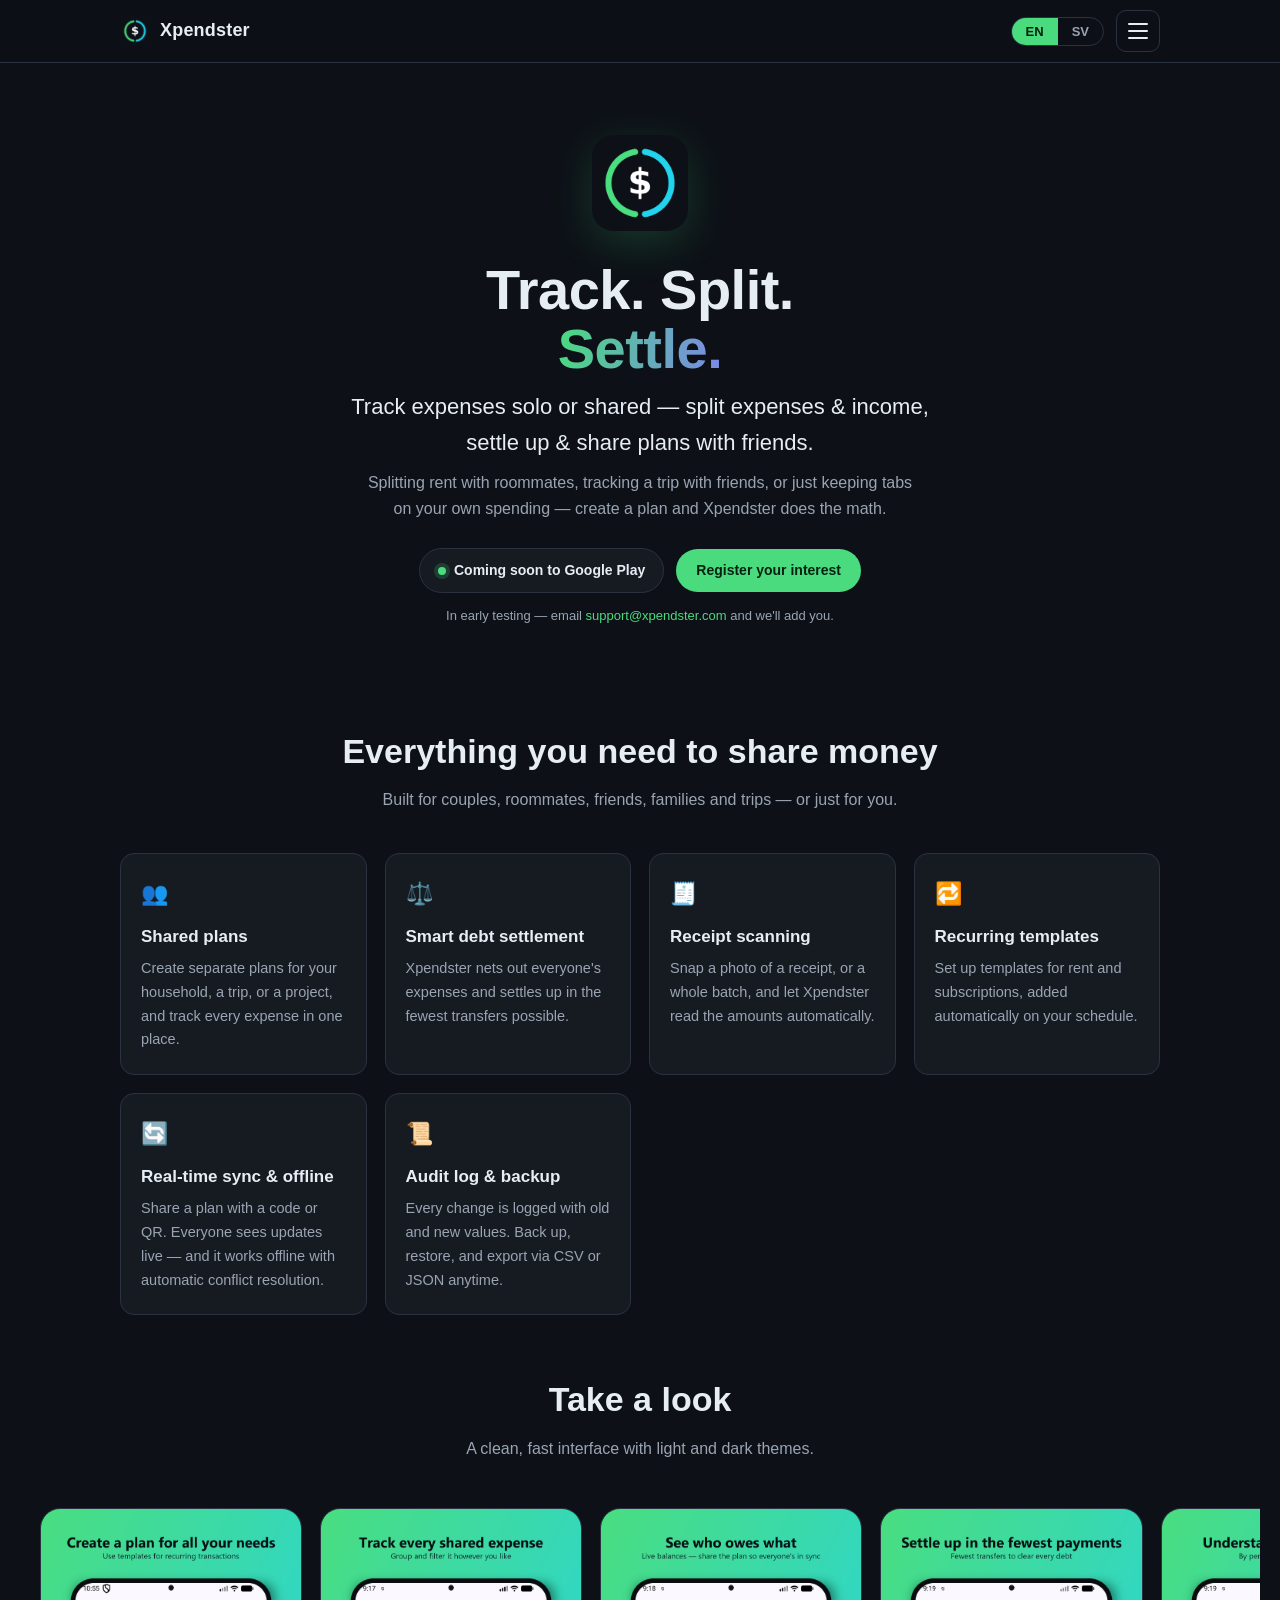
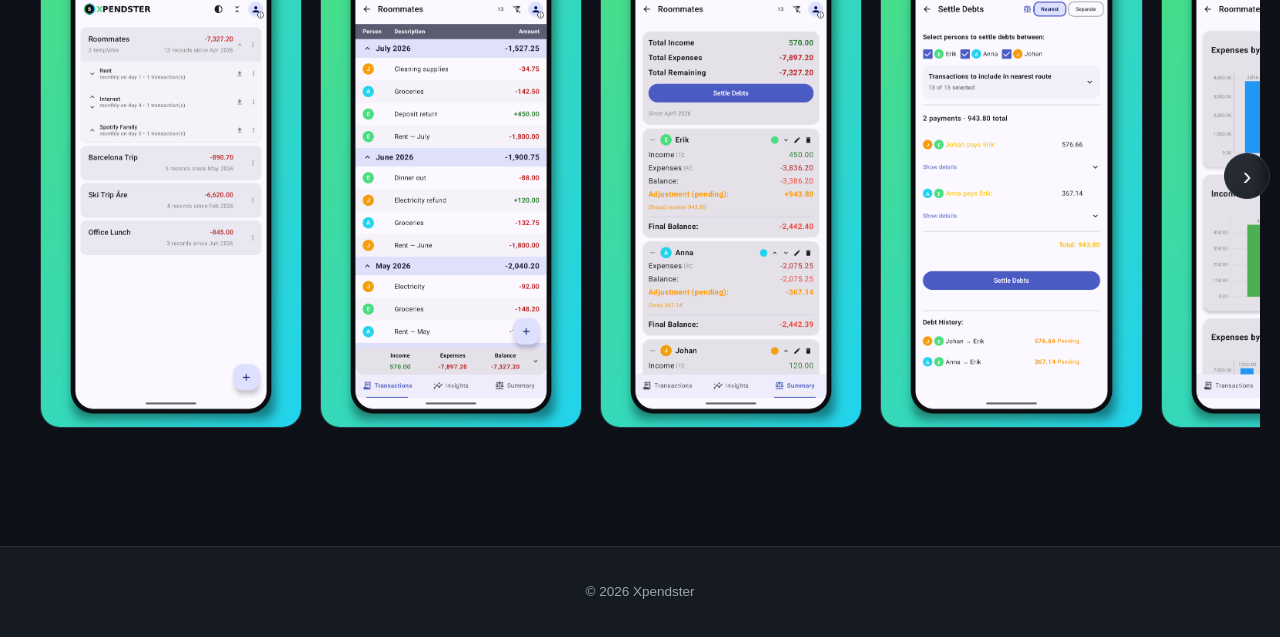
==== index.html @ 15866671 "Tagline: "split" -> "split expenses & income" (EN + SV) Co-Authored-By: Claude Opus 4.8 <noreply@ant" ====
<!DOCTYPE html>
<html lang="en">
<head>
    <meta charset="UTF-8">
    <meta name="viewport" content="width=device-width, initial-scale=1.0">
    <title>Xpendster — Track expenses solo or shared</title>
    <meta name="description" content="Xpendster makes money simple, whether you share it or not. Split expenses with roommates or friends, settle up in the fewest transfers, or just track your own spending.">
    <link rel="icon" type="image/png" href="assets/icon-512.png">
    <link rel="apple-touch-icon" href="assets/icon-512.png">

    <!-- Social preview -->
    <meta property="og:type" content="website">
    <meta property="og:url" content="https://xpendster.com/">
    <meta property="og:title" content="Xpendster — Track expenses solo or shared">
    <meta property="og:description" content="Split expenses, settle up in the fewest transfers, and share plans with friends — or just track your own spending.">
    <meta property="og:image" content="https://xpendster.com/assets/feature-graphic.png">
    <meta name="twitter:card" content="summary_large_image">
    <meta name="twitter:title" content="Xpendster — Track expenses solo or shared">
    <meta name="twitter:description" content="Split expenses, settle up in the fewest transfers, and share plans with friends.">
    <meta name="twitter:image" content="https://xpendster.com/assets/feature-graphic.png">

    <link rel="stylesheet" href="styles.css">
</head>
<body>
    <header class="topbar">
        <div class="wrap">
            <a class="brand" href="/"><img src="assets/icon-512.png" alt="Xpendster"><b>Xpendster</b></a>
            <div class="nav-right">
                <div class="lang" role="group" aria-label="Language">
                    <button type="button" data-set-lang="en">EN</button>
                    <button type="button" data-set-lang="sv">SV</button>
                </div>
                <button class="menu-btn" type="button" aria-label="Menu" aria-expanded="false"><span></span><span></span><span></span></button>
                <nav class="menu" id="menu">
                    <a href="/" data-lang="en">Home</a><a href="/" data-lang="sv">Hem</a>
                    <a href="privacy-policy.html" data-lang="en">Privacy Policy</a><a href="privacy-policy.html" data-lang="sv">Integritetspolicy</a>
                    <a href="account-deletion.html" data-lang="en">Account Deletion</a><a href="account-deletion.html" data-lang="sv">Radera konto</a>
                    <div class="sep"></div>
                    <a href="mailto:support@xpendster.com">support@xpendster.com</a>
                </nav>
            </div>
        </div>
    </header>

    <main>
        <!-- Hero -->
        <section class="hero">
            <div class="wrap">
                <img class="icon" src="assets/icon-512.png" alt="Xpendster icon">
                <h1 data-lang="en">Track. Split.<br><span class="grad">Settle.</span></h1>
                <h1 data-lang="sv">Logga. Dela.<br><span class="grad">Gör upp.</span></h1>

                <p class="tagline" data-lang="en">Track expenses solo or shared — split expenses &amp; income, settle up &amp; share plans with friends.</p>
                <p class="tagline" data-lang="sv">Logga utgifter själv eller ihop – dela utgifter och inkomster, gör upp och dela planer med vänner.</p>

                <p class="sub" data-lang="en">Splitting rent with roommates, tracking a trip with friends, or just keeping tabs on your own spending — create a plan and Xpendster does the math.</p>
                <p class="sub" data-lang="sv">Dela hyran med rumskompisar, håll koll på en resa med vänner, eller bara ha koll på dina egna utgifter – skapa en plan så räknar Xpendster ut resten.</p>

                <div class="hero-cta">
                    <span class="badge-soon"><span class="dot"></span><span data-lang="en">Coming soon to Google Play</span><span data-lang="sv">Kommer snart till Google Play</span></span>
                    <a class="cta-email" href="mailto:support@xpendster.com?subject=Xpendster%20early%20access&amp;body=Hi%2C%20I%27d%20like%20to%20try%20Xpendster%20early.">
                        <span data-lang="en">Register your interest</span>
                        <span data-lang="sv">Anmäl intresse</span>
                    </a>
                </div>
                <p class="cta-note" data-lang="en">In early testing — email <a href="mailto:support@xpendster.com">support@xpendster.com</a> and we'll add you.</p>
                <p class="cta-note" data-lang="sv">Under tidig testning – mejla <a href="mailto:support@xpendster.com">support@xpendster.com</a> så lägger vi till dig.</p>
            </div>
        </section>

        <!-- Features -->
        <section class="section">
            <div class="wrap">
                <h2 data-lang="en">Everything you need to share money</h2>
                <h2 data-lang="sv">Allt du behöver för att dela på pengar</h2>
                <p class="lead" data-lang="en">Built for couples, roommates, friends, families and trips — or just for you.</p>
                <p class="lead" data-lang="sv">Byggd för par, rumskompisar, vänner, familjer och resor – eller bara för dig.</p>

                <div class="features">
                    <div class="card">
                        <div class="ico">👥</div>
                        <h3 data-lang="en">Shared plans</h3><h3 data-lang="sv">Delade planer</h3>
                        <p data-lang="en">Create separate plans for your household, a trip, or a project, and track every expense in one place.</p>
                        <p data-lang="sv">Skapa separata planer för hushållet, en resa eller ett projekt och samla alla utgifter på ett ställe.</p>
                    </div>
                    <div class="card">
                        <div class="ico">⚖️</div>
                        <h3 data-lang="en">Smart debt settlement</h3><h3 data-lang="sv">Smart skuldreglering</h3>
                        <p data-lang="en">Xpendster nets out everyone's expenses and settles up in the fewest transfers possible.</p>
                        <p data-lang="sv">Xpendster nettoberäknar allas utgifter och gör upp med så få överföringar som möjligt.</p>
                    </div>
                    <div class="card">
                        <div class="ico">🧾</div>
                        <h3 data-lang="en">Receipt scanning</h3><h3 data-lang="sv">Kvittoskanning</h3>
                        <p data-lang="en">Snap a photo of a receipt, or a whole batch, and let Xpendster read the amounts automatically.</p>
                        <p data-lang="sv">Ta en bild på ett kvitto, eller flera på en gång, så läser Xpendster av beloppen automatiskt.</p>
                    </div>
                    <div class="card">
                        <div class="ico">🔁</div>
                        <h3 data-lang="en">Recurring templates</h3><h3 data-lang="sv">Återkommande mallar</h3>
                        <p data-lang="en">Set up templates for rent and subscriptions, added automatically on your schedule.</p>
                        <p data-lang="sv">Skapa mallar för hyra och prenumerationer som läggs till automatiskt enligt ditt schema.</p>
                    </div>
                    <div class="card">
                        <div class="ico">🔄</div>
                        <h3 data-lang="en">Real-time sync &amp; offline</h3><h3 data-lang="sv">Synk i realtid &amp; offline</h3>
                        <p data-lang="en">Share a plan with a code or QR. Everyone sees updates live — and it works offline with automatic conflict resolution.</p>
                        <p data-lang="sv">Dela en plan med kod eller QR. Alla ser uppdateringar direkt – och det fungerar offline med automatisk konflikthantering.</p>
                    </div>
                    <div class="card">
                        <div class="ico">📜</div>
                        <h3 data-lang="en">Audit log &amp; backup</h3><h3 data-lang="sv">Ändringslogg &amp; säkerhetskopiering</h3>
                        <p data-lang="en">Every change is logged with old and new values. Back up, restore, and export via CSV or JSON anytime.</p>
                        <p data-lang="sv">Varje ändring loggas med gamla och nya värden. Säkerhetskopiera, återställ och exportera via CSV eller JSON.</p>
                    </div>
                </div>
            </div>
        </section>

        <!-- Screenshots -->
        <section class="section" style="padding-top:0">
            <div class="wrap">
                <h2 data-lang="en">Take a look</h2>
                <h2 data-lang="sv">Ta en titt</h2>
                <p class="lead" data-lang="en">A clean, fast interface with light and dark themes.</p>
                <p class="lead" data-lang="sv">Ett rent, snabbt gränssnitt med ljust och mörkt tema.</p>
            </div>
            <div class="wrap carousel" style="max-width:100%">
                <button class="car-btn prev" type="button" aria-label="Previous screenshots">&lsaquo;</button>
                <div class="shots" id="shots">
                    <div class="shots-track">
                        <img src="assets/phone_1.png" alt="Xpendster home screen" loading="lazy">
                        <img src="assets/phone_2.png" alt="Xpendster transactions" loading="lazy">
                        <img src="assets/phone_3.png" alt="Xpendster summary — who owes what" loading="lazy">
                        <img src="assets/phone_4.png" alt="Xpendster settle up" loading="lazy">
                        <img src="assets/phone_5.png" alt="Xpendster insights" loading="lazy">
                        <img src="assets/phone_6.png" alt="Xpendster audit log" loading="lazy">
                    </div>
                </div>
                <button class="car-btn next" type="button" aria-label="Next screenshots">&rsaquo;</button>
            </div>
        </section>
    </main>

    <!-- Lightbox -->
    <div class="lightbox" id="lightbox" role="dialog" aria-modal="true" aria-label="Screenshot viewer">
        <button class="lb-btn lb-close" type="button" aria-label="Close">&times;</button>
        <button class="lb-btn lb-nav lb-prev" type="button" aria-label="Previous">&lsaquo;</button>
        <img id="lb-img" src="" alt="">
        <button class="lb-btn lb-nav lb-next" type="button" aria-label="Next">&rsaquo;</button>
    </div>

    <footer>
        <div class="wrap" style="justify-content:center">
            <span class="copy">© <span id="yr">2026</span> Xpendster</span>
        </div>
    </footer>

    <script>
        (function () {
            var buttons = document.querySelectorAll('[data-set-lang]');
            function apply(lang) {
                document.documentElement.lang = lang;
                buttons.forEach(function (b) { b.classList.toggle('active', b.dataset.setLang === lang); });
                try { localStorage.setItem('xp-lang', lang); } catch (e) {}
            }
            buttons.forEach(function (b) {
                b.addEventListener('click', function () { apply(b.dataset.setLang); });
            });
            var saved = 'en';
            try { saved = localStorage.getItem('xp-lang') || (navigator.language || '').slice(0, 2); } catch (e) {}
            apply(saved === 'sv' ? 'sv' : 'en');
            var yr = document.getElementById('yr');
            if (yr) yr.textContent = new Date().getFullYear();

            /* ---- Screenshot carousel ---- */
            var shots = document.getElementById('shots');
            var prevBtn = document.querySelector('.car-btn.prev');
            var nextBtn = document.querySelector('.car-btn.next');
            var imgs = Array.prototype.slice.call(document.querySelectorAll('.shots-track img'));

            function step() {
                var first = shots.querySelector('img');
                return first ? first.getBoundingClientRect().width + 18 : 300;
            }
            function updateArrows() {
                var noOverflow = shots.scrollWidth <= shots.clientWidth + 2;
                prevBtn.disabled = noOverflow || shots.scrollLeft <= 2;
                nextBtn.disabled = noOverflow || shots.scrollLeft + shots.clientWidth >= shots.scrollWidth - 2;
            }
            prevBtn.addEventListener('click', function () { shots.scrollBy({ left: -step(), behavior: 'smooth' }); });
            nextBtn.addEventListener('click', function () { shots.scrollBy({ left: step(), behavior: 'smooth' }); });
            shots.addEventListener('scroll', updateArrows, { passive: true });
            window.addEventListener('resize', updateArrows);
            updateArrows();

            /* ---- Lightbox (click to zoom) ---- */
            var lb = document.getElementById('lightbox');
            var lbImg = document.getElementById('lb-img');
            var idx = 0;
            function show(i) {
                idx = (i + imgs.length) % imgs.length;
                lbImg.src = imgs[idx].src;
                lbImg.alt = imgs[idx].alt || '';
            }
            function openLb(i) { show(i); lb.classList.add('open'); document.body.classList.add('no-scroll'); }
            function closeLb() { lb.classList.remove('open'); document.body.classList.remove('no-scroll'); }
            imgs.forEach(function (im, i) { im.addEventListener('click', function () { openLb(i); }); });
            lb.querySelector('.lb-close').addEventListener('click', closeLb);
            lb.querySelector('.lb-prev').addEventListener('click', function (e) { e.stopPropagation(); show(idx - 1); });
            lb.querySelector('.lb-next').addEventListener('click', function (e) { e.stopPropagation(); show(idx + 1); });
            lb.addEventListener('click', function (e) { if (e.target === lb) closeLb(); });
            document.addEventListener('keydown', function (e) {
                if (!lb.classList.contains('open')) return;
                if (e.key === 'Escape') closeLb();
                else if (e.key === 'ArrowLeft') show(idx - 1);
                else if (e.key === 'ArrowRight') show(idx + 1);
            });
        })();
    </script>
    <script src="menu.js"></script>
</body>
</html>
---- styles.css ----
/* Xpendster public site — shared brand styles
   Palette derived from the app: navy #0D1117, coin green #49DB7E,
   app-primary indigo #4A5BC4. */

:root {
    --navy: #0D1117;
    --navy-2: #161B22;
    --surface: #1C2230;
    --border: #2A3140;
    --text: #E6EDF3;
    --muted: #9AA4B2;
    --green: #49DB7E;
    --green-dim: #2FB862;
    --indigo: #7C88E8;
    --indigo-deep: #4A5BC4;
    --max: 1080px;
    --radius: 14px;
    --font: -apple-system, BlinkMacSystemFont, 'Segoe UI', Roboto, Oxygen, Ubuntu, Cantarell, sans-serif;
}

* { box-sizing: border-box; }

html { scroll-behavior: smooth; }

body {
    margin: 0;
    font-family: var(--font);
    line-height: 1.65;
    color: var(--text);
    background: var(--navy);
    -webkit-font-smoothing: antialiased;
}

a { color: var(--green); text-decoration: none; }
a:hover { text-decoration: underline; }

.wrap { width: 100%; max-width: var(--max); margin: 0 auto; padding: 0 20px; }

/* ---------- Top bar ---------- */
.topbar {
    position: sticky; top: 0; z-index: 20;
    background: rgba(13, 17, 23, 0.85);
    backdrop-filter: saturate(140%) blur(10px);
    border-bottom: 1px solid var(--border);
}
.topbar .wrap { display: flex; align-items: center; justify-content: space-between; height: 62px; }
.brand { display: flex; align-items: center; gap: 10px; font-weight: 700; font-size: 18px; color: var(--text); }
.brand:hover { text-decoration: none; }
.brand img { width: 30px; height: 30px; border-radius: 8px; }
.brand b { letter-spacing: .2px; }

/* Language toggle */
.lang { display: inline-flex; border: 1px solid var(--border); border-radius: 999px; overflow: hidden; }
.lang button {
    background: transparent; color: var(--muted); border: 0; cursor: pointer;
    font: 600 13px var(--font); padding: 6px 14px;
}
.lang button.active { background: var(--green); color: #06210F; }

/* Right-side controls + hamburger menu */
.nav-right { position: relative; display: flex; align-items: center; gap: 12px; }

.menu-btn {
    display: inline-flex; flex-direction: column; justify-content: center; gap: 5px;
    width: 44px; height: 42px; padding: 0 11px; cursor: pointer;
    border: 1px solid var(--border); border-radius: 10px; background: transparent;
}
.menu-btn span { display: block; height: 2px; width: 100%; background: var(--text); border-radius: 2px; transition: transform .25s, opacity .2s, background .15s; }
.menu-btn:hover span { background: var(--green); }
.menu-btn.open span:nth-child(1) { transform: translateY(7px) rotate(45deg); }
.menu-btn.open span:nth-child(2) { opacity: 0; }
.menu-btn.open span:nth-child(3) { transform: translateY(-7px) rotate(-45deg); }

.menu {
    position: absolute; top: calc(100% + 16px); right: 0; z-index: 40;
    min-width: 230px; padding: 8px; display: flex; flex-direction: column;
    background: var(--surface); border: 1px solid var(--border); border-radius: 14px;
    box-shadow: 0 16px 44px rgba(0, 0, 0, .5);
    opacity: 0; visibility: hidden; transform: translateY(-6px);
    transition: opacity .18s ease, transform .18s ease, visibility .18s;
}
.menu.open { opacity: 1; visibility: visible; transform: translateY(0); }
.menu a { color: var(--text); padding: 11px 14px; border-radius: 9px; font-size: 15px; font-weight: 500; }
.menu a:hover { background: var(--navy-2); color: var(--green); text-decoration: none; }
.menu .sep { height: 1px; background: var(--border); margin: 6px 8px; }

/* ---------- Hero ---------- */
.hero { text-align: center; padding: 72px 0 40px; }
.hero .icon { width: 96px; height: 96px; border-radius: 22px; box-shadow: 0 12px 40px rgba(73, 219, 126, .18); }
.hero h1 { font-size: clamp(34px, 6vw, 56px); line-height: 1.05; margin: 22px 0 10px; letter-spacing: -.5px; }
.hero .tagline { font-size: clamp(17px, 2.6vw, 22px); color: var(--text); margin: 0 auto 8px; max-width: 620px; }
.hero .sub { color: var(--muted); max-width: 560px; margin: 0 auto 26px; }
.grad { background: linear-gradient(100deg, var(--green), var(--indigo)); -webkit-background-clip: text; background-clip: text; color: transparent; }

.badge-soon {
    display: inline-flex; align-items: center; gap: 8px;
    border: 1px solid var(--border); background: var(--navy-2);
    color: var(--text); border-radius: 999px; padding: 10px 18px; font-weight: 600; font-size: 14px;
}
.badge-soon .dot { width: 8px; height: 8px; border-radius: 50%; background: var(--green); box-shadow: 0 0 0 4px rgba(73,219,126,.18); }

.hero-cta { display: flex; flex-wrap: wrap; justify-content: center; align-items: center; gap: 12px; }
.cta-email {
    display: inline-flex; align-items: center; gap: 8px;
    background: var(--green); color: #06210F;
    border-radius: 999px; padding: 10px 20px; font-weight: 700; font-size: 14px;
    text-decoration: none; transition: transform .12s ease, filter .12s ease;
}
.cta-email:hover { filter: brightness(1.06); transform: translateY(-1px); }
.cta-note { margin: 12px 0 0; color: var(--muted); font-size: 13px; }
.cta-note a { color: var(--green); }

/* ---------- Features ---------- */
.section { padding: 56px 0; }
.section h2 { text-align: center; font-size: clamp(24px, 4vw, 34px); margin: 0 0 8px; }
.section .lead { text-align: center; color: var(--muted); max-width: 620px; margin: 0 auto 40px; }

.features { display: grid; grid-template-columns: repeat(auto-fit, minmax(240px, 1fr)); gap: 18px; }
.card {
    background: var(--navy-2); border: 1px solid var(--border); border-radius: var(--radius);
    padding: 22px 20px; transition: border-color .2s, transform .2s;
}
.card:hover { border-color: var(--green-dim); transform: translateY(-2px); }
.card .ico { font-size: 22px; margin-bottom: 10px; }
.card h3 { margin: 0 0 6px; font-size: 17px; }
.card p { margin: 0; color: var(--muted); font-size: 14.5px; }

/* ---------- Screenshots ---------- */
.shots { overflow-x: auto; padding: 6px 20px 22px; scroll-snap-type: x mandatory; }
.shots-track { display: flex; gap: 18px; width: fit-content; margin: 0 auto; }
.shots::-webkit-scrollbar { height: 8px; }
.shots::-webkit-scrollbar-thumb { background: var(--border); border-radius: 999px; }
.shots img {
    height: 520px; width: auto; flex: 0 0 auto; border-radius: 20px; border: 1px solid var(--border);
    scroll-snap-align: center; background: var(--navy-2); cursor: zoom-in;
}

/* Carousel controls */
.carousel { position: relative; }
.car-btn {
    position: absolute; top: 50%; transform: translateY(-50%); z-index: 5;
    width: 46px; height: 46px; border-radius: 50%; cursor: pointer;
    border: 1px solid var(--border); background: rgba(22, 27, 34, .92); color: var(--text);
    font-size: 26px; line-height: 1; display: flex; align-items: center; justify-content: center;
    transition: background .15s, border-color .15s, opacity .15s;
    backdrop-filter: blur(6px);
}
.car-btn:hover { background: var(--green); color: #06210F; border-color: var(--green); }
.car-btn:disabled { opacity: 0; pointer-events: none; }
.car-btn.prev { left: 10px; }
.car-btn.next { right: 10px; }

/* Lightbox (click to zoom) */
.lightbox {
    position: fixed; inset: 0; z-index: 100; display: flex; align-items: center; justify-content: center;
    background: rgba(6, 9, 13, .92); backdrop-filter: blur(4px); padding: 24px;
    opacity: 0; visibility: hidden; transition: opacity .2s;
}
.lightbox.open { opacity: 1; visibility: visible; }
.lightbox img { max-width: 92vw; max-height: 90vh; border-radius: 18px; border: 1px solid var(--border); box-shadow: 0 20px 60px rgba(0,0,0,.5); }
.lb-btn {
    position: absolute; background: rgba(22, 27, 34, .9); color: var(--text); border: 1px solid var(--border);
    cursor: pointer; display: flex; align-items: center; justify-content: center; transition: background .15s, color .15s;
}
.lb-btn:hover { background: var(--green); color: #06210F; border-color: var(--green); }
.lb-close { top: 18px; right: 18px; width: 44px; height: 44px; border-radius: 50%; font-size: 24px; }
.lb-nav { top: 50%; transform: translateY(-50%); width: 52px; height: 52px; border-radius: 50%; font-size: 30px; }
.lb-prev { left: 18px; }
.lb-next { right: 18px; }
body.no-scroll { overflow: hidden; }

/* ---------- Footer ---------- */
footer { border-top: 1px solid var(--border); background: var(--navy-2); padding: 34px 0; margin-top: 40px; }
footer .wrap { display: flex; flex-wrap: wrap; gap: 16px 28px; align-items: center; justify-content: space-between; }
footer nav { display: flex; flex-wrap: wrap; gap: 18px; }
footer nav a { color: var(--muted); font-size: 14.5px; }
footer nav a:hover { color: var(--green); }
footer .copy { color: var(--muted); font-size: 13.5px; }

/* ---------- Language visibility ---------- */
[data-lang] { display: none; }
html[lang="en"] [data-lang="en"], html[lang="sv"] [data-lang="sv"] { display: revert; }
/* inline variants keep inline flow */
span[data-lang], a[data-lang], b[data-lang], strong[data-lang] { }
html[lang="en"] span[data-lang="en"], html[lang="sv"] span[data-lang="sv"] { display: inline; }

/* ---------- Legal pages (light, readable card) ---------- */
.legal { padding: 40px 0 60px; }
.legal .paper {
    background: #FBFCFE; color: #1B2230; border-radius: var(--radius);
    padding: 40px clamp(20px, 5vw, 56px); max-width: 860px; margin: 0 auto;
    border: 1px solid var(--border);
}
.legal .paper h1 { color: var(--navy); border-bottom: 3px solid var(--green); padding-bottom: 10px; margin-top: 0; }
.legal .paper h2 { color: var(--indigo-deep); margin-top: 32px; }
.legal .paper h3 { color: #33405A; margin-top: 20px; }
.legal .paper a { color: var(--indigo-deep); }
.legal .paper a:hover { color: var(--green-dim); }
.legal .last-updated { color: #6B7688; font-style: italic; margin-bottom: 26px; }
.legal .paper ol, .legal .paper ul { margin-left: 20px; }
.legal .contact-info { background: #EFF3FA; padding: 16px; border-radius: 10px; margin: 18px 0; }
.legal .highlight { background: #FFF6DA; padding: 12px 14px; border-left: 4px solid #F0C33C; border-radius: 6px; margin: 16px 0; }
.legal .steps { background: #EDF7F0; padding: 16px 16px 16px 36px; border-radius: 10px; margin: 16px 0; }
.legal .steps li { margin-bottom: 8px; }

@media (max-width: 640px) {
    .hero { padding: 48px 0 28px; }
    .shots img { height: 440px; }
    footer .wrap { flex-direction: column; align-items: flex-start; }
}
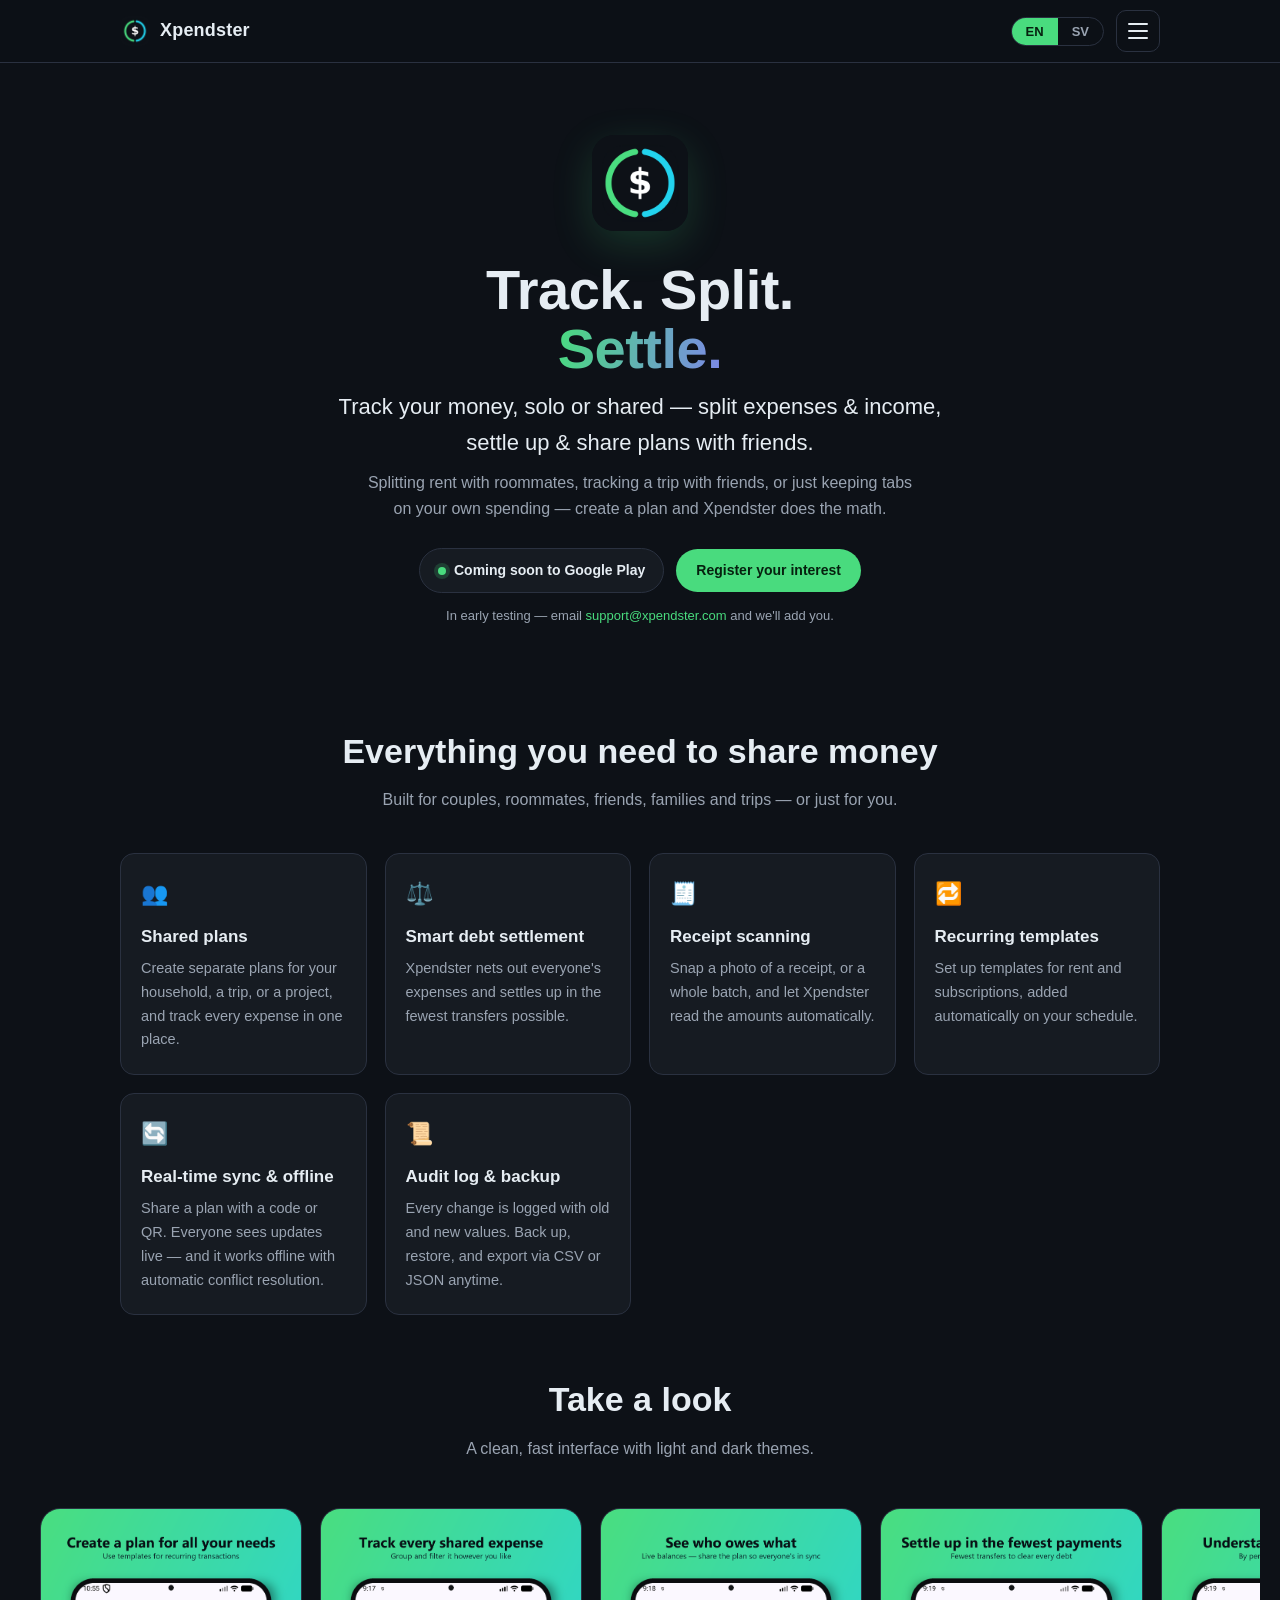
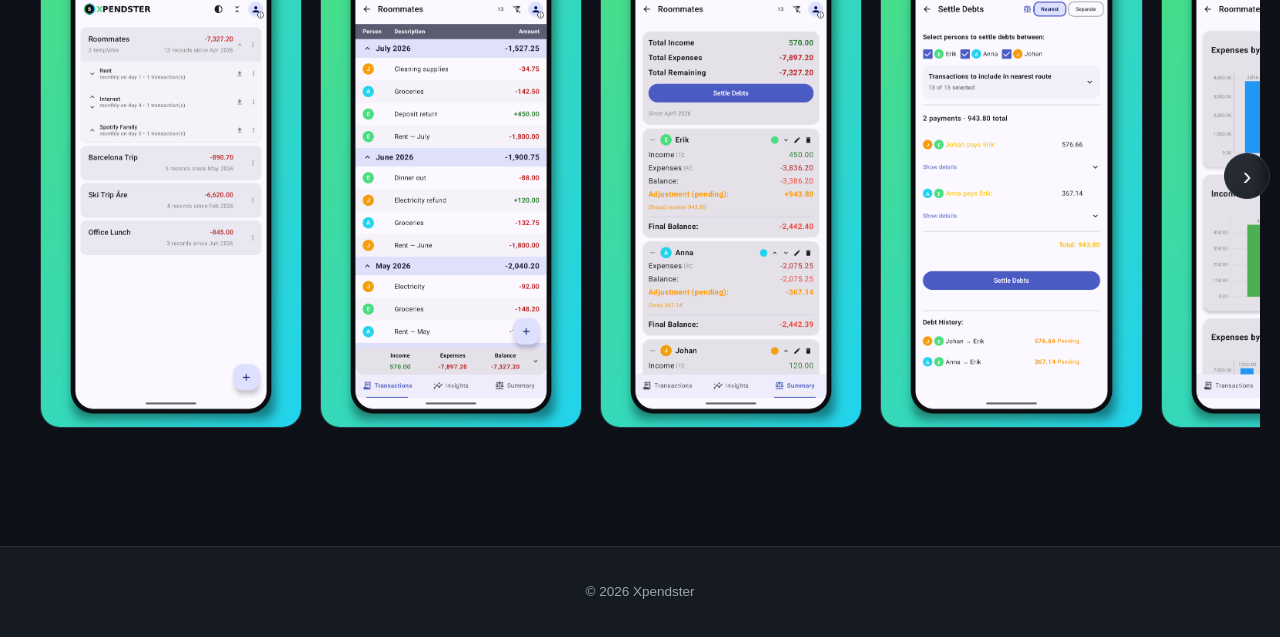
==== commit 51ff13e4: "Tagline: lead with "Track your money" to avoid repeating "expenses" Co-Authored-By: Claude Opus 4.8 " ====
--- a/index.html
+++ b/index.html
@@ -50,8 +50,8 @@
                 <h1 data-lang="en">Track. Split.<br><span class="grad">Settle.</span></h1>
                 <h1 data-lang="sv">Logga. Dela.<br><span class="grad">Gör upp.</span></h1>
 
-                <p class="tagline" data-lang="en">Track expenses solo or shared — split expenses &amp; income, settle up &amp; share plans with friends.</p>
-                <p class="tagline" data-lang="sv">Logga utgifter själv eller ihop – dela utgifter och inkomster, gör upp och dela planer med vänner.</p>
+                <p class="tagline" data-lang="en">Track your money, solo or shared — split expenses &amp; income, settle up &amp; share plans with friends.</p>
+                <p class="tagline" data-lang="sv">Håll koll på ekonomin, själv eller ihop – dela utgifter och inkomster, gör upp och dela planer med vänner.</p>
 
                 <p class="sub" data-lang="en">Splitting rent with roommates, tracking a trip with friends, or just keeping tabs on your own spending — create a plan and Xpendster does the math.</p>
                 <p class="sub" data-lang="sv">Dela hyran med rumskompisar, håll koll på en resa med vänner, eller bara ha koll på dina egna utgifter – skapa en plan så räknar Xpendster ut resten.</p>
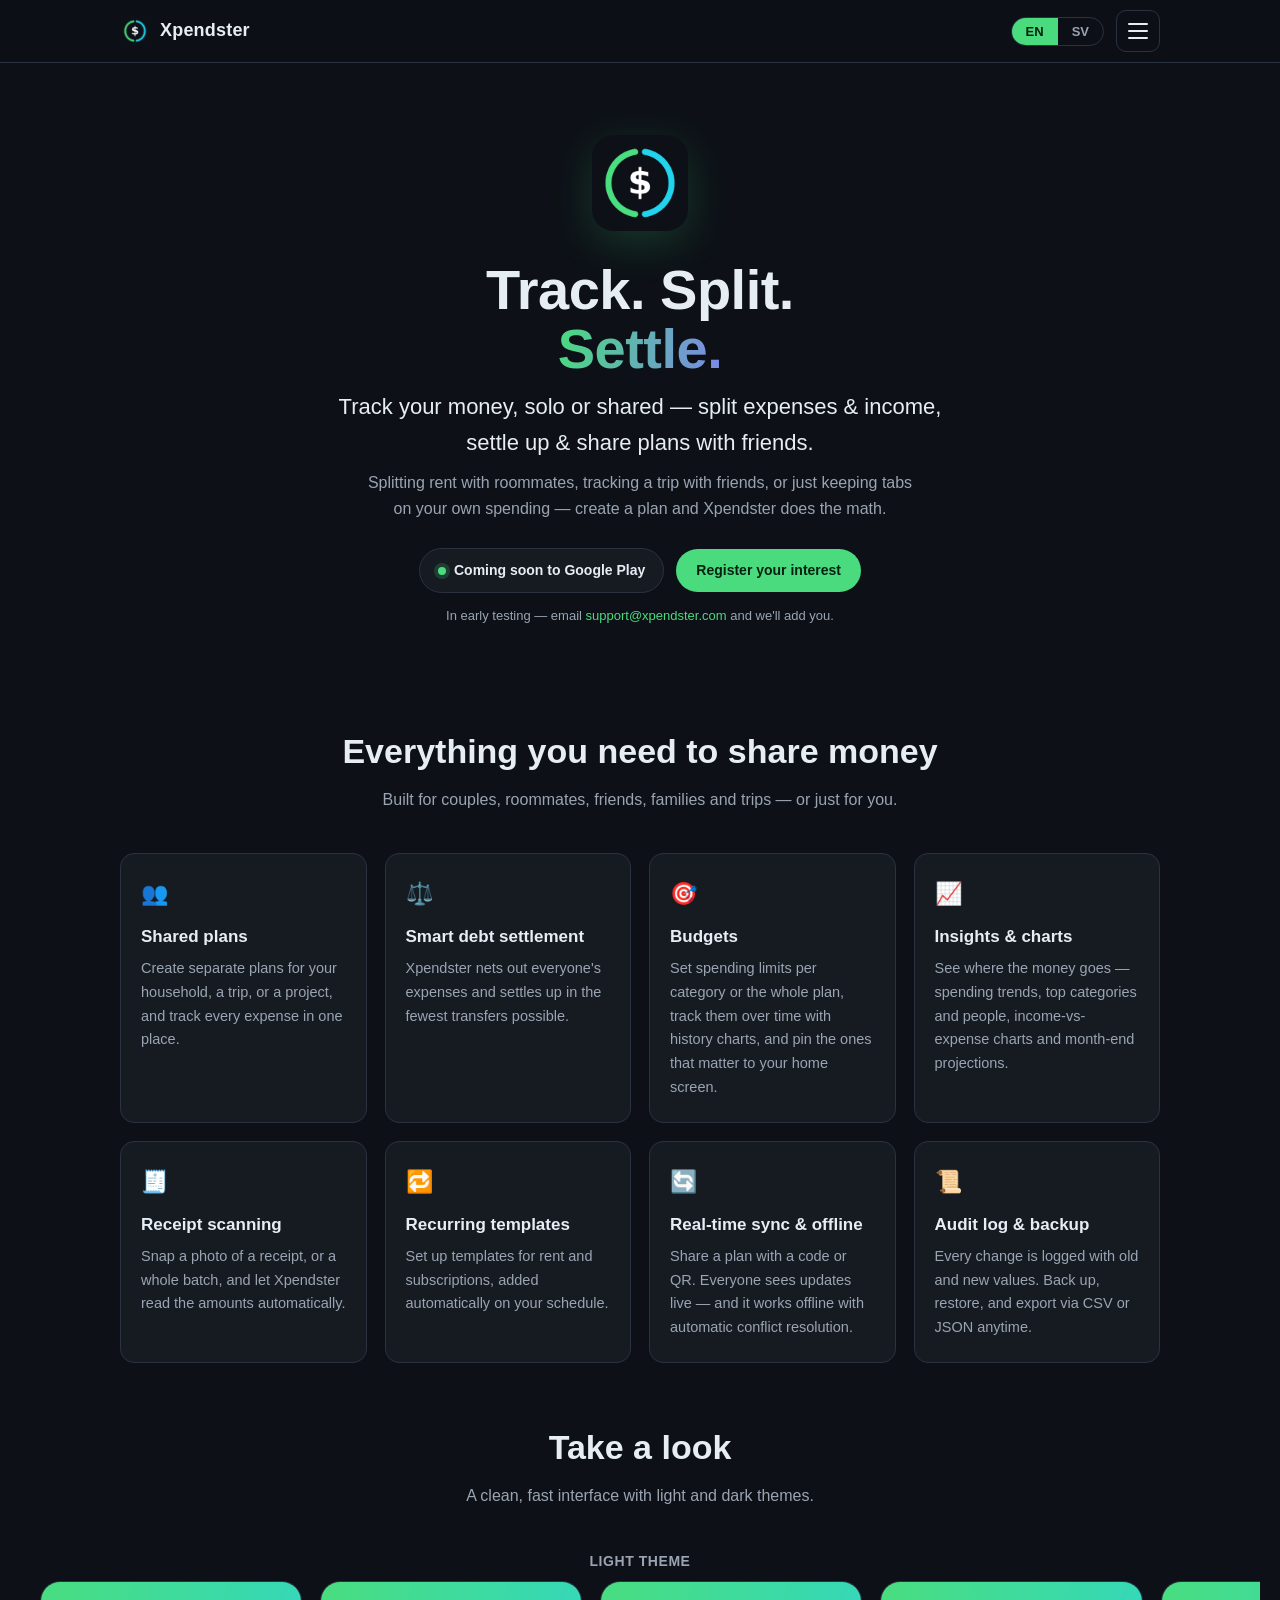
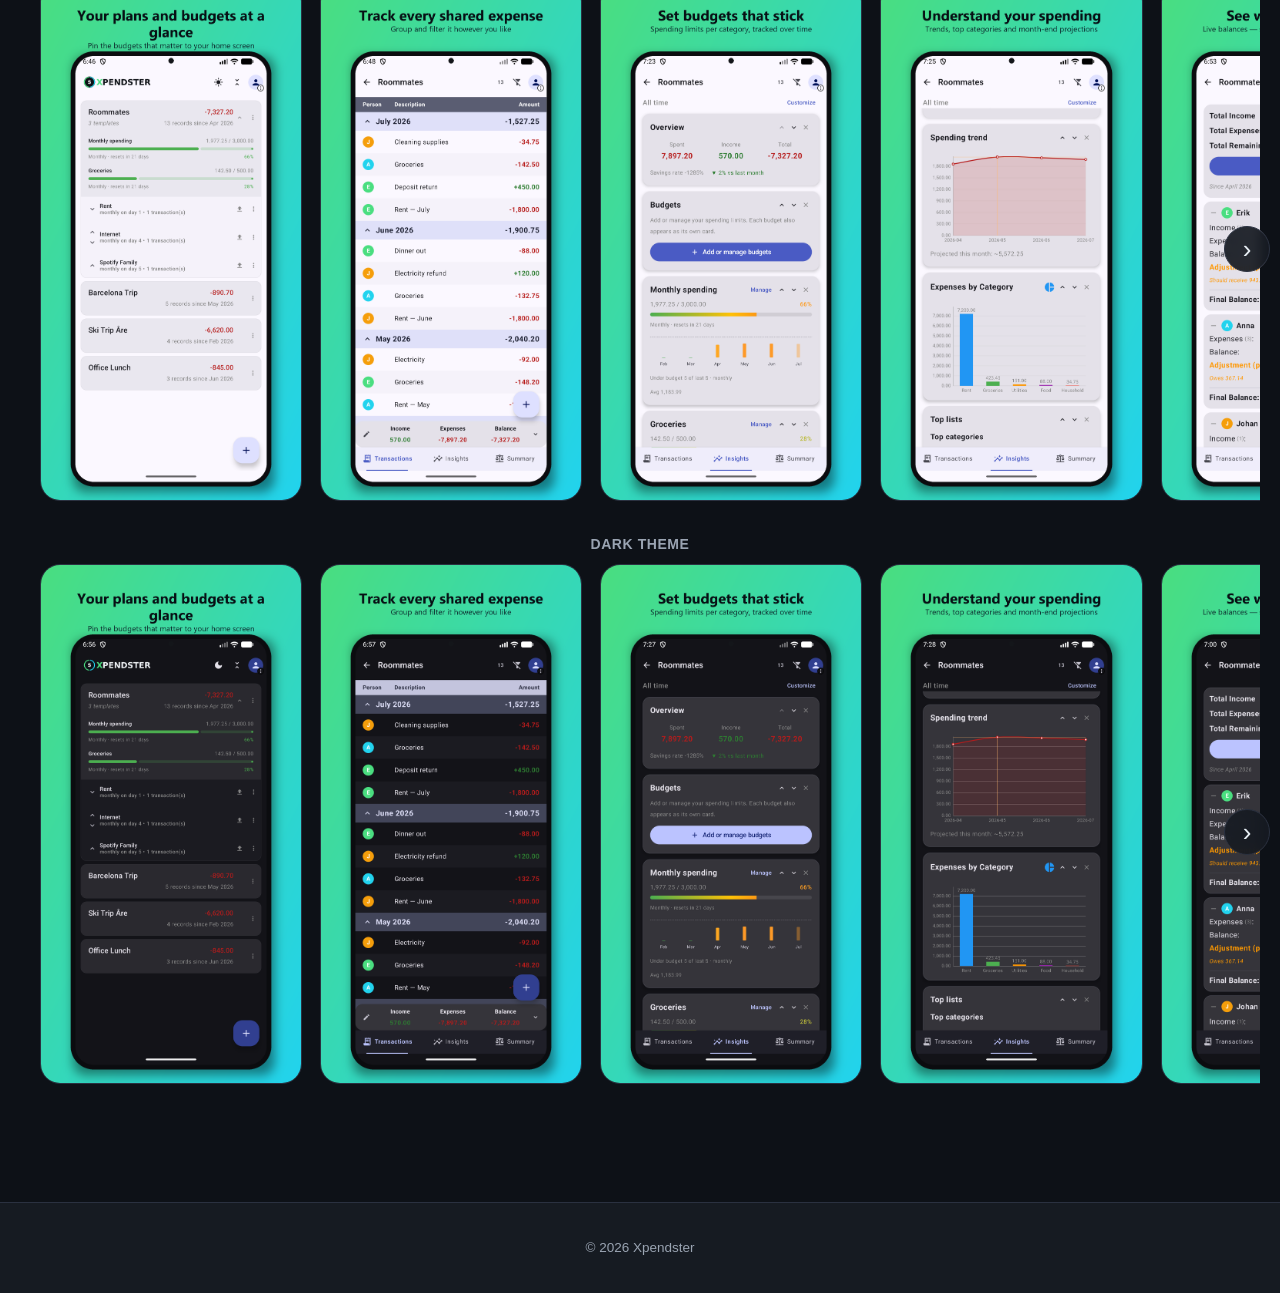
==== commit 35e67716: "Update screenshots (budgets, insights) + add dark-theme gallery row - Refresh phone_1..7 to the new " ====
--- a/index.html
+++ b/index.html
@@ -90,6 +90,18 @@
                         <p data-lang="sv">Xpendster nettoberäknar allas utgifter och gör upp med så få överföringar som möjligt.</p>
                     </div>
                     <div class="card">
+                        <div class="ico">🎯</div>
+                        <h3 data-lang="en">Budgets</h3><h3 data-lang="sv">Budgetar</h3>
+                        <p data-lang="en">Set spending limits per category or the whole plan, track them over time with history charts, and pin the ones that matter to your home screen.</p>
+                        <p data-lang="sv">Sätt utgiftsgränser per kategori eller för hela planen, följ dem över tid med historikdiagram och fäst de viktigaste på startskärmen.</p>
+                    </div>
+                    <div class="card">
+                        <div class="ico">📈</div>
+                        <h3 data-lang="en">Insights &amp; charts</h3><h3 data-lang="sv">Insikter &amp; diagram</h3>
+                        <p data-lang="en">See where the money goes — spending trends, top categories and people, income-vs-expense charts and month-end projections.</p>
+                        <p data-lang="sv">Se vart pengarna tar vägen – utgiftstrender, toppkategorier och personer, inkomst mot utgift och månadsprognoser.</p>
+                    </div>
+                    <div class="card">
                         <div class="ico">🧾</div>
                         <h3 data-lang="en">Receipt scanning</h3><h3 data-lang="sv">Kvittoskanning</h3>
                         <p data-lang="en">Snap a photo of a receipt, or a whole batch, and let Xpendster read the amounts automatically.</p>
@@ -125,19 +137,45 @@
                 <p class="lead" data-lang="en">A clean, fast interface with light and dark themes.</p>
                 <p class="lead" data-lang="sv">Ett rent, snabbt gränssnitt med ljust och mörkt tema.</p>
             </div>
+            <div class="wrap" style="max-width:100%">
+                <p class="shots-label" data-lang="en">Light theme</p><p class="shots-label" data-lang="sv">Ljust tema</p>
+            </div>
             <div class="wrap carousel" style="max-width:100%">
                 <button class="car-btn prev" type="button" aria-label="Previous screenshots">&lsaquo;</button>
-                <div class="shots" id="shots">
+                <div class="shots">
                     <div class="shots-track">
-                        <img src="assets/phone_1.png" alt="Xpendster home screen" loading="lazy">
+                        <img src="assets/phone_1.png" alt="Xpendster home screen with budgets" loading="lazy">
                         <img src="assets/phone_2.png" alt="Xpendster transactions" loading="lazy">
-                        <img src="assets/phone_3.png" alt="Xpendster summary — who owes what" loading="lazy">
-                        <img src="assets/phone_4.png" alt="Xpendster settle up" loading="lazy">
-                        <img src="assets/phone_5.png" alt="Xpendster insights" loading="lazy">
-                        <img src="assets/phone_6.png" alt="Xpendster audit log" loading="lazy">
+                        <img src="assets/phone_3.png" alt="Xpendster budgets" loading="lazy">
+                        <img src="assets/phone_4.png" alt="Xpendster insights and charts" loading="lazy">
+                        <img src="assets/phone_5.png" alt="Xpendster summary — who owes what" loading="lazy">
+                        <img src="assets/phone_6.png" alt="Xpendster settle up" loading="lazy">
+                        <img src="assets/phone_7.png" alt="Xpendster audit log" loading="lazy">
                     </div>
                 </div>
                 <button class="car-btn next" type="button" aria-label="Next screenshots">&rsaquo;</button>
+            </div>
+
+            <!-- Dark-theme row. Hidden automatically until assets/phone_dark_1..6.png exist (see JS). -->
+            <div class="dark-shots" id="dark-shots" hidden>
+                <div class="wrap" style="max-width:100%">
+                    <p class="shots-label" data-lang="en">Dark theme</p><p class="shots-label" data-lang="sv">Mörkt tema</p>
+                </div>
+                <div class="wrap carousel" style="max-width:100%">
+                    <button class="car-btn prev" type="button" aria-label="Previous dark screenshots">&lsaquo;</button>
+                    <div class="shots">
+                        <div class="shots-track">
+                            <img src="assets/phone_dark_1.png" alt="Xpendster home screen with budgets (dark)" loading="lazy">
+                            <img src="assets/phone_dark_2.png" alt="Xpendster transactions (dark)" loading="lazy">
+                            <img src="assets/phone_dark_3.png" alt="Xpendster budgets (dark)" loading="lazy">
+                            <img src="assets/phone_dark_4.png" alt="Xpendster insights and charts (dark)" loading="lazy">
+                            <img src="assets/phone_dark_5.png" alt="Xpendster summary — who owes what (dark)" loading="lazy">
+                            <img src="assets/phone_dark_6.png" alt="Xpendster settle up (dark)" loading="lazy">
+                            <img src="assets/phone_dark_7.png" alt="Xpendster audit log (dark)" loading="lazy">
+                        </div>
+                    </div>
+                    <button class="car-btn next" type="button" aria-label="Next dark screenshots">&rsaquo;</button>
+                </div>
             </div>
         </section>
     </main>
@@ -173,49 +211,71 @@
             var yr = document.getElementById('yr');
             if (yr) yr.textContent = new Date().getFullYear();
 
-            /* ---- Screenshot carousel ---- */
-            var shots = document.getElementById('shots');
-            var prevBtn = document.querySelector('.car-btn.prev');
-            var nextBtn = document.querySelector('.car-btn.next');
-            var imgs = Array.prototype.slice.call(document.querySelectorAll('.shots-track img'));
-
-            function step() {
-                var first = shots.querySelector('img');
-                return first ? first.getBoundingClientRect().width + 18 : 300;
-            }
-            function updateArrows() {
-                var noOverflow = shots.scrollWidth <= shots.clientWidth + 2;
-                prevBtn.disabled = noOverflow || shots.scrollLeft <= 2;
-                nextBtn.disabled = noOverflow || shots.scrollLeft + shots.clientWidth >= shots.scrollWidth - 2;
-            }
-            prevBtn.addEventListener('click', function () { shots.scrollBy({ left: -step(), behavior: 'smooth' }); });
-            nextBtn.addEventListener('click', function () { shots.scrollBy({ left: step(), behavior: 'smooth' }); });
-            shots.addEventListener('scroll', updateArrows, { passive: true });
-            window.addEventListener('resize', updateArrows);
-            updateArrows();
-
-            /* ---- Lightbox (click to zoom) ---- */
-            var lb = document.getElementById('lightbox');
-            var lbImg = document.getElementById('lb-img');
-            var idx = 0;
-            function show(i) {
-                idx = (i + imgs.length) % imgs.length;
-                lbImg.src = imgs[idx].src;
-                lbImg.alt = imgs[idx].alt || '';
-            }
-            function openLb(i) { show(i); lb.classList.add('open'); document.body.classList.add('no-scroll'); }
-            function closeLb() { lb.classList.remove('open'); document.body.classList.remove('no-scroll'); }
-            imgs.forEach(function (im, i) { im.addEventListener('click', function () { openLb(i); }); });
-            lb.querySelector('.lb-close').addEventListener('click', closeLb);
-            lb.querySelector('.lb-prev').addEventListener('click', function (e) { e.stopPropagation(); show(idx - 1); });
-            lb.querySelector('.lb-next').addEventListener('click', function (e) { e.stopPropagation(); show(idx + 1); });
-            lb.addEventListener('click', function (e) { if (e.target === lb) closeLb(); });
-            document.addEventListener('keydown', function (e) {
-                if (!lb.classList.contains('open')) return;
-                if (e.key === 'Escape') closeLb();
-                else if (e.key === 'ArrowLeft') show(idx - 1);
-                else if (e.key === 'ArrowRight') show(idx + 1);
-            });
+            /* ---- Carousels (one per .carousel row) ---- */
+            function initCarousel(carousel) {
+                var shots = carousel.querySelector('.shots');
+                var prevBtn = carousel.querySelector('.car-btn.prev');
+                var nextBtn = carousel.querySelector('.car-btn.next');
+                if (!shots || !prevBtn || !nextBtn) return;
+                function step() {
+                    var first = shots.querySelector('img');
+                    return first ? first.getBoundingClientRect().width + 18 : 300;
+                }
+                function updateArrows() {
+                    var noOverflow = shots.scrollWidth <= shots.clientWidth + 2;
+                    prevBtn.disabled = noOverflow || shots.scrollLeft <= 2;
+                    nextBtn.disabled = noOverflow || shots.scrollLeft + shots.clientWidth >= shots.scrollWidth - 2;
+                }
+                prevBtn.addEventListener('click', function () { shots.scrollBy({ left: -step(), behavior: 'smooth' }); });
+                nextBtn.addEventListener('click', function () { shots.scrollBy({ left: step(), behavior: 'smooth' }); });
+                shots.addEventListener('scroll', updateArrows, { passive: true });
+                window.addEventListener('resize', updateArrows);
+                updateArrows();
+            }
+
+            /* ---- Lightbox (click to zoom) over the given images ---- */
+            function setupLightbox(imgs) {
+                var lb = document.getElementById('lightbox');
+                if (!lb || !imgs.length) return;
+                var lbImg = document.getElementById('lb-img');
+                var idx = 0;
+                function show(i) {
+                    idx = (i + imgs.length) % imgs.length;
+                    lbImg.src = imgs[idx].src;
+                    lbImg.alt = imgs[idx].alt || '';
+                }
+                function openLb(i) { show(i); lb.classList.add('open'); document.body.classList.add('no-scroll'); }
+                function closeLb() { lb.classList.remove('open'); document.body.classList.remove('no-scroll'); }
+                imgs.forEach(function (im, i) { im.addEventListener('click', function () { openLb(i); }); });
+                lb.querySelector('.lb-close').addEventListener('click', closeLb);
+                lb.querySelector('.lb-prev').addEventListener('click', function (e) { e.stopPropagation(); show(idx - 1); });
+                lb.querySelector('.lb-next').addEventListener('click', function (e) { e.stopPropagation(); show(idx + 1); });
+                lb.addEventListener('click', function (e) { if (e.target === lb) closeLb(); });
+                document.addEventListener('keydown', function (e) {
+                    if (!lb.classList.contains('open')) return;
+                    if (e.key === 'Escape') closeLb();
+                    else if (e.key === 'ArrowLeft') show(idx - 1);
+                    else if (e.key === 'ArrowRight') show(idx + 1);
+                });
+            }
+
+            function initGallery() {
+                var carousels = Array.prototype.slice.call(document.querySelectorAll('.carousel'))
+                    .filter(function (c) { return !c.closest('[hidden]'); });
+                carousels.forEach(initCarousel);
+                var imgs = [];
+                carousels.forEach(function (c) {
+                    imgs = imgs.concat(Array.prototype.slice.call(c.querySelectorAll('.shots-track img')));
+                });
+                setupLightbox(imgs);
+            }
+
+            /* Reveal the dark-theme row only once its screenshots actually exist. */
+            var darkShots = document.getElementById('dark-shots');
+            var probe = new Image();
+            probe.onload = function () { if (darkShots) darkShots.hidden = false; initGallery(); };
+            probe.onerror = function () { initGallery(); };
+            probe.src = 'assets/phone_dark_1.png';
         })();
     </script>
     <script src="menu.js"></script>
--- a/styles.css
+++ b/styles.css
@@ -126,6 +126,8 @@
 .card p { margin: 0; color: var(--muted); font-size: 14.5px; }
 
 /* ---------- Screenshots ---------- */
+.shots-label { text-align: center; color: var(--muted); font-weight: 600; font-size: 14px; letter-spacing: .04em; text-transform: uppercase; margin: 6px 0 2px; }
+.dark-shots { margin-top: 10px; }
 .shots { overflow-x: auto; padding: 6px 20px 22px; scroll-snap-type: x mandatory; }
 .shots-track { display: flex; gap: 18px; width: fit-content; margin: 0 auto; }
 .shots::-webkit-scrollbar { height: 8px; }
@@ -190,14 +192,20 @@
     background: #FBFCFE; color: #1B2230; border-radius: var(--radius);
     padding: 40px clamp(20px, 5vw, 56px); max-width: 860px; margin: 0 auto;
     border: 1px solid var(--border);
+    /* Wrap long words/URLs so links (e.g. firebase.google.com/...) never overflow the card. */
+    overflow-wrap: break-word;
 }
 .legal .paper h1 { color: var(--navy); border-bottom: 3px solid var(--green); padding-bottom: 10px; margin-top: 0; }
 .legal .paper h2 { color: var(--indigo-deep); margin-top: 32px; }
 .legal .paper h3 { color: #33405A; margin-top: 20px; }
-.legal .paper a { color: var(--indigo-deep); }
+.legal .paper a { color: var(--indigo-deep); overflow-wrap: anywhere; word-break: break-word; }
 .legal .paper a:hover { color: var(--green-dim); }
 .legal .last-updated { color: #6B7688; font-style: italic; margin-bottom: 26px; }
-.legal .paper ol, .legal .paper ul { margin-left: 20px; }
+/* One moderate indent per nesting level. The old `margin-left: 20px` stacked on top of the
+   browser's default ~40px list padding, pushing 2–3 level deep items off narrow screens. */
+.legal .paper ol, .legal .paper ul { margin: 0 0 1em; padding-left: 26px; }
+.legal .paper li > ul, .legal .paper li > ol { margin: 6px 0 0; }
+.legal .paper li { margin-bottom: 4px; }
 .legal .contact-info { background: #EFF3FA; padding: 16px; border-radius: 10px; margin: 18px 0; }
 .legal .highlight { background: #FFF6DA; padding: 12px 14px; border-left: 4px solid #F0C33C; border-radius: 6px; margin: 16px 0; }
 .legal .steps { background: #EDF7F0; padding: 16px 16px 16px 36px; border-radius: 10px; margin: 16px 0; }
@@ -207,4 +215,9 @@
     .hero { padding: 48px 0 28px; }
     .shots img { height: 440px; }
     footer .wrap { flex-direction: column; align-items: flex-start; }
-}
+    /* Give legal text more room on phones: smaller card padding + tighter list indent. */
+    .legal { padding: 24px 0 40px; }
+    .legal .paper { padding: 28px 18px; }
+    .legal .paper ol, .legal .paper ul { padding-left: 20px; }
+    .legal .steps { padding-left: 24px; }
+}
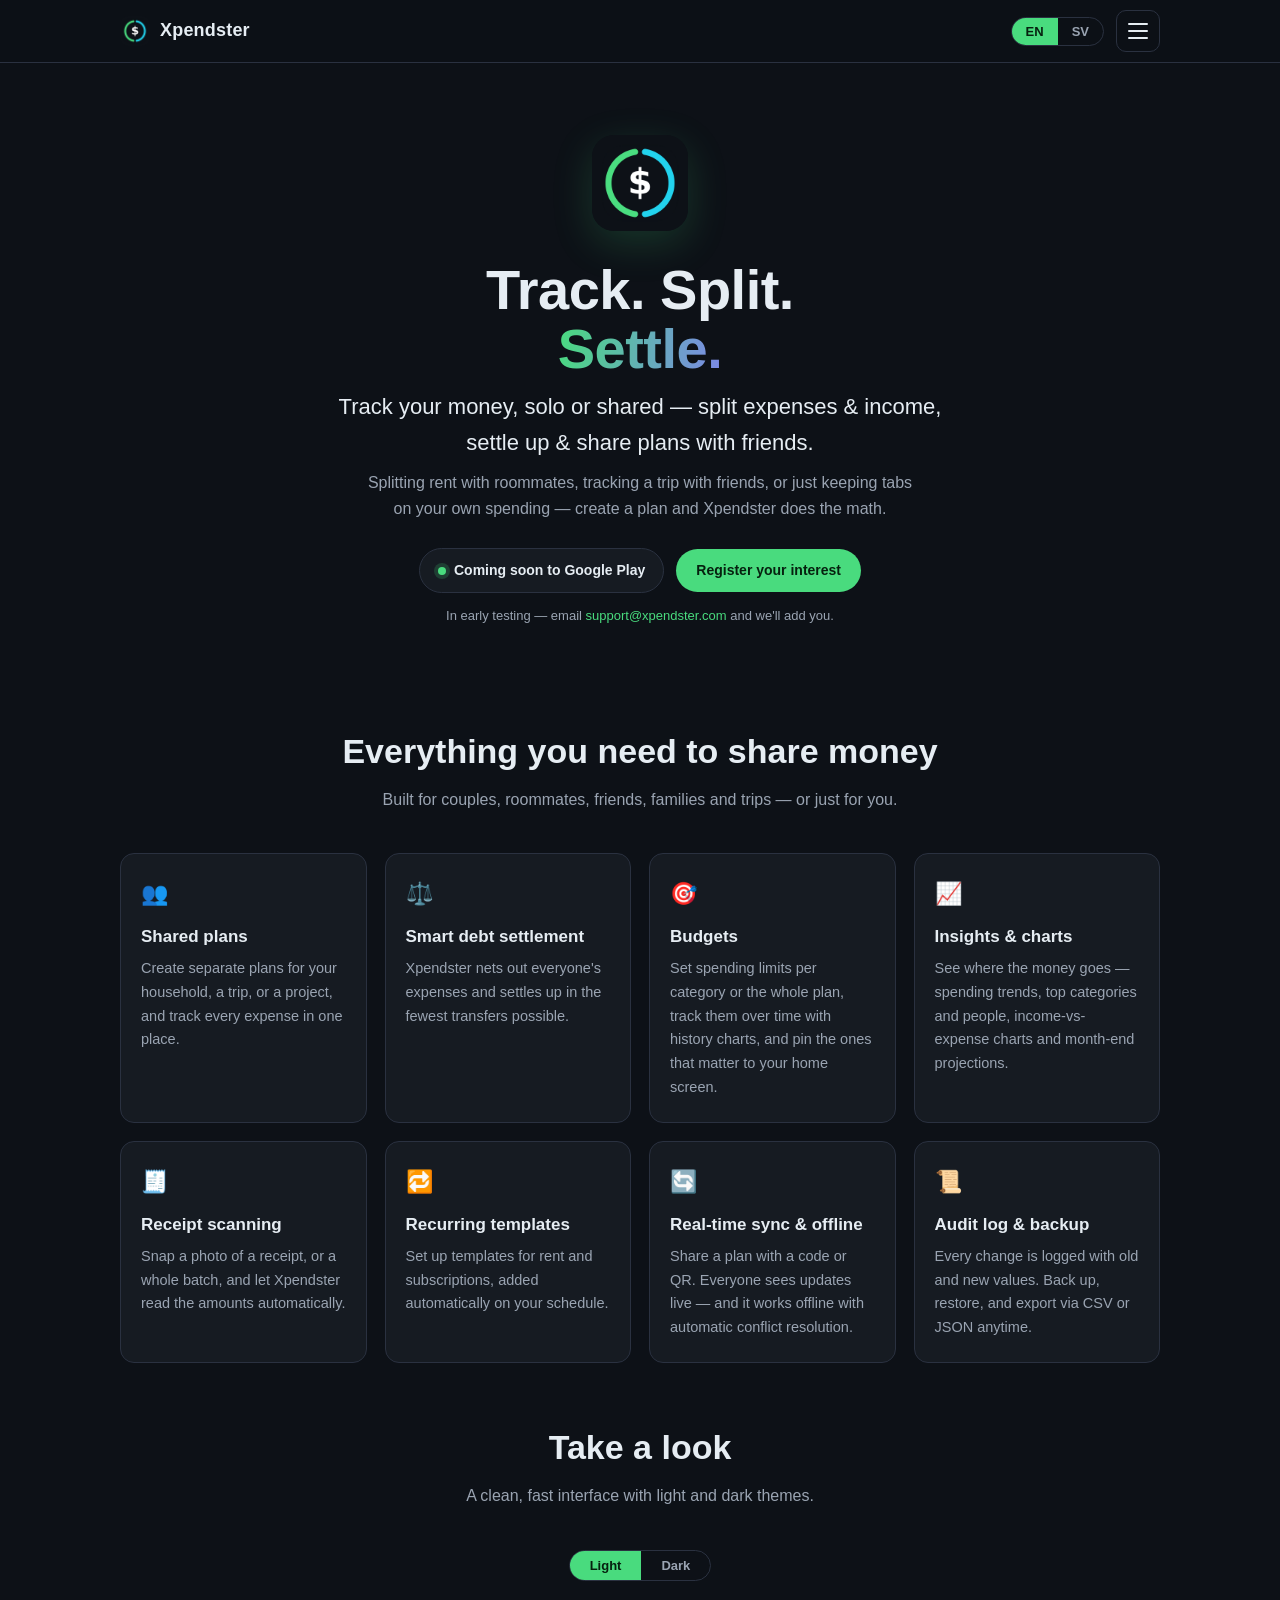
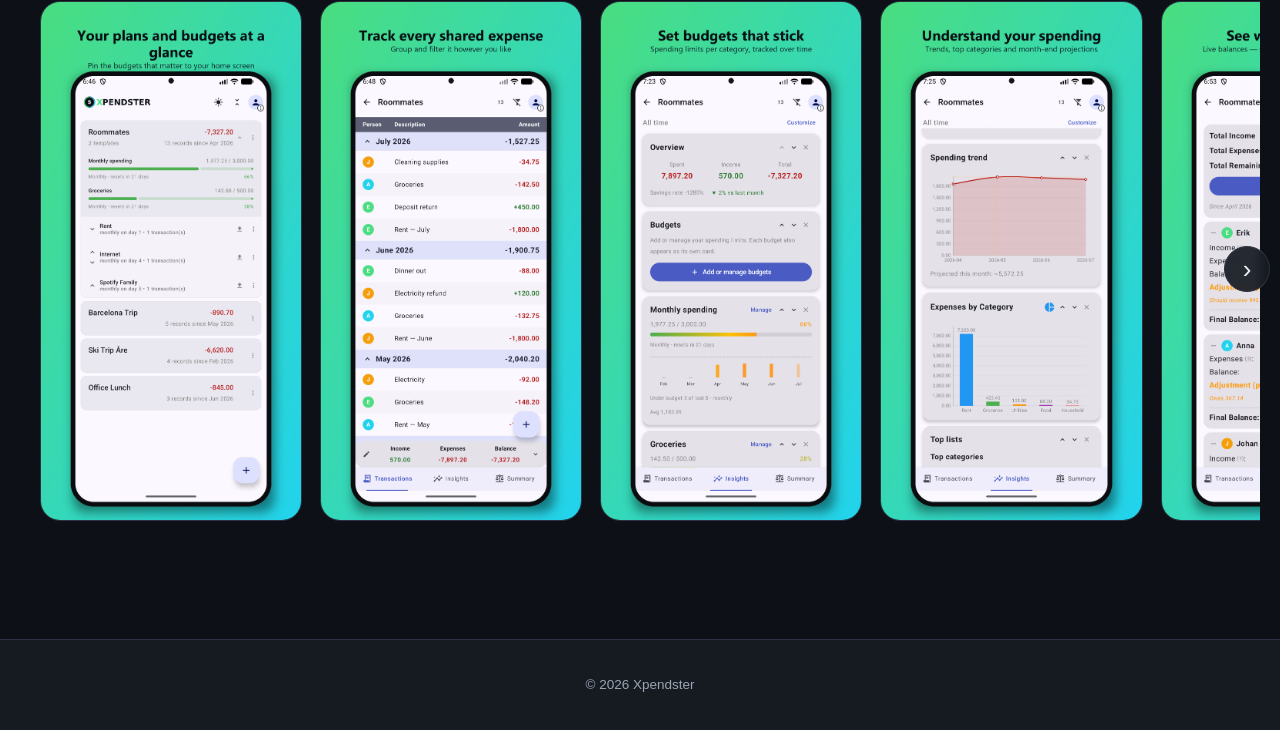
==== commit d52213c0: "Screenshot gallery: single carousel with a Light/Dark toggle Replace the two stacked light/dark rows" ====
--- a/index.html
+++ b/index.html
@@ -137,45 +137,30 @@
                 <p class="lead" data-lang="en">A clean, fast interface with light and dark themes.</p>
                 <p class="lead" data-lang="sv">Ett rent, snabbt gränssnitt med ljust och mörkt tema.</p>
             </div>
-            <div class="wrap" style="max-width:100%">
-                <p class="shots-label" data-lang="en">Light theme</p><p class="shots-label" data-lang="sv">Ljust tema</p>
+            <div class="wrap shots-toolbar" style="max-width:100%">
+                <div class="theme-toggle" id="shot-theme" role="group" aria-label="Screenshot theme">
+                    <button type="button" data-shot-theme="light" class="active">
+                        <span data-lang="en">Light</span><span data-lang="sv">Ljust</span>
+                    </button>
+                    <button type="button" data-shot-theme="dark">
+                        <span data-lang="en">Dark</span><span data-lang="sv">Mörkt</span>
+                    </button>
+                </div>
             </div>
             <div class="wrap carousel" style="max-width:100%">
                 <button class="car-btn prev" type="button" aria-label="Previous screenshots">&lsaquo;</button>
                 <div class="shots">
                     <div class="shots-track">
-                        <img src="assets/phone_1.png" alt="Xpendster home screen with budgets" loading="lazy">
-                        <img src="assets/phone_2.png" alt="Xpendster transactions" loading="lazy">
-                        <img src="assets/phone_3.png" alt="Xpendster budgets" loading="lazy">
-                        <img src="assets/phone_4.png" alt="Xpendster insights and charts" loading="lazy">
-                        <img src="assets/phone_5.png" alt="Xpendster summary — who owes what" loading="lazy">
-                        <img src="assets/phone_6.png" alt="Xpendster settle up" loading="lazy">
-                        <img src="assets/phone_7.png" alt="Xpendster audit log" loading="lazy">
+                        <img data-shot="1" src="assets/phone_1.png" alt="Xpendster home screen with budgets" loading="lazy">
+                        <img data-shot="2" src="assets/phone_2.png" alt="Xpendster transactions" loading="lazy">
+                        <img data-shot="3" src="assets/phone_3.png" alt="Xpendster budgets" loading="lazy">
+                        <img data-shot="4" src="assets/phone_4.png" alt="Xpendster insights and charts" loading="lazy">
+                        <img data-shot="5" src="assets/phone_5.png" alt="Xpendster summary — who owes what" loading="lazy">
+                        <img data-shot="6" src="assets/phone_6.png" alt="Xpendster settle up" loading="lazy">
+                        <img data-shot="7" src="assets/phone_7.png" alt="Xpendster audit log" loading="lazy">
                     </div>
                 </div>
                 <button class="car-btn next" type="button" aria-label="Next screenshots">&rsaquo;</button>
-            </div>
-
-            <!-- Dark-theme row. Hidden automatically until assets/phone_dark_1..6.png exist (see JS). -->
-            <div class="dark-shots" id="dark-shots" hidden>
-                <div class="wrap" style="max-width:100%">
-                    <p class="shots-label" data-lang="en">Dark theme</p><p class="shots-label" data-lang="sv">Mörkt tema</p>
-                </div>
-                <div class="wrap carousel" style="max-width:100%">
-                    <button class="car-btn prev" type="button" aria-label="Previous dark screenshots">&lsaquo;</button>
-                    <div class="shots">
-                        <div class="shots-track">
-                            <img src="assets/phone_dark_1.png" alt="Xpendster home screen with budgets (dark)" loading="lazy">
-                            <img src="assets/phone_dark_2.png" alt="Xpendster transactions (dark)" loading="lazy">
-                            <img src="assets/phone_dark_3.png" alt="Xpendster budgets (dark)" loading="lazy">
-                            <img src="assets/phone_dark_4.png" alt="Xpendster insights and charts (dark)" loading="lazy">
-                            <img src="assets/phone_dark_5.png" alt="Xpendster summary — who owes what (dark)" loading="lazy">
-                            <img src="assets/phone_dark_6.png" alt="Xpendster settle up (dark)" loading="lazy">
-                            <img src="assets/phone_dark_7.png" alt="Xpendster audit log (dark)" loading="lazy">
-                        </div>
-                    </div>
-                    <button class="car-btn next" type="button" aria-label="Next dark screenshots">&rsaquo;</button>
-                </div>
             </div>
         </section>
     </main>
@@ -259,23 +244,32 @@
                 });
             }
 
-            function initGallery() {
-                var carousels = Array.prototype.slice.call(document.querySelectorAll('.carousel'))
-                    .filter(function (c) { return !c.closest('[hidden]'); });
-                carousels.forEach(initCarousel);
-                var imgs = [];
-                carousels.forEach(function (c) {
-                    imgs = imgs.concat(Array.prototype.slice.call(c.querySelectorAll('.shots-track img')));
-                });
-                setupLightbox(imgs);
-            }
-
-            /* Reveal the dark-theme row only once its screenshots actually exist. */
-            var darkShots = document.getElementById('dark-shots');
-            var probe = new Image();
-            probe.onload = function () { if (darkShots) darkShots.hidden = false; initGallery(); };
-            probe.onerror = function () { initGallery(); };
-            probe.src = 'assets/phone_dark_1.png';
+            Array.prototype.slice.call(document.querySelectorAll('.carousel')).forEach(initCarousel);
+            setupLightbox(Array.prototype.slice.call(document.querySelectorAll('.shots-track img')));
+
+            /* ---- Screenshot theme toggle: swap all shots between light/dark in place, keeping
+               the carousel scroll position. Choice persists across visits. ---- */
+            (function () {
+                var group = document.getElementById('shot-theme');
+                if (!group) return;
+                var shotImgs = Array.prototype.slice.call(document.querySelectorAll('.shots-track img'));
+                var shotScroll = group.closest('section').querySelector('.shots');
+                var btns = Array.prototype.slice.call(group.querySelectorAll('button'));
+                function applyTheme(theme) {
+                    var left = shotScroll ? shotScroll.scrollLeft : 0;   // remember position
+                    shotImgs.forEach(function (im) {
+                        var n = im.getAttribute('data-shot');
+                        im.src = theme === 'dark' ? 'assets/phone_dark_' + n + '.png' : 'assets/phone_' + n + '.png';
+                    });
+                    if (shotScroll) shotScroll.scrollLeft = left;        // restore position
+                    btns.forEach(function (b) { b.classList.toggle('active', b.dataset.shotTheme === theme); });
+                    try { localStorage.setItem('xp-shot-theme', theme); } catch (e) {}
+                }
+                btns.forEach(function (b) { b.addEventListener('click', function () { applyTheme(b.dataset.shotTheme); }); });
+                var savedTheme = 'light';
+                try { savedTheme = localStorage.getItem('xp-shot-theme') || 'light'; } catch (e) {}
+                if (savedTheme === 'dark') applyTheme('dark');
+            })();
         })();
     </script>
     <script src="menu.js"></script>
--- a/styles.css
+++ b/styles.css
@@ -126,8 +126,13 @@
 .card p { margin: 0; color: var(--muted); font-size: 14.5px; }
 
 /* ---------- Screenshots ---------- */
-.shots-label { text-align: center; color: var(--muted); font-weight: 600; font-size: 14px; letter-spacing: .04em; text-transform: uppercase; margin: 6px 0 2px; }
-.dark-shots { margin-top: 10px; }
+.shots-toolbar { display: flex; justify-content: center; margin: 2px 0 14px; }
+.theme-toggle { display: inline-flex; border: 1px solid var(--border); border-radius: 999px; overflow: hidden; }
+.theme-toggle button {
+    background: transparent; color: var(--muted); border: 0; cursor: pointer;
+    font: 600 13px var(--font); padding: 7px 20px;
+}
+.theme-toggle button.active { background: var(--green); color: #06210F; }
 .shots { overflow-x: auto; padding: 6px 20px 22px; scroll-snap-type: x mandatory; }
 .shots-track { display: flex; gap: 18px; width: fit-content; margin: 0 auto; }
 .shots::-webkit-scrollbar { height: 8px; }
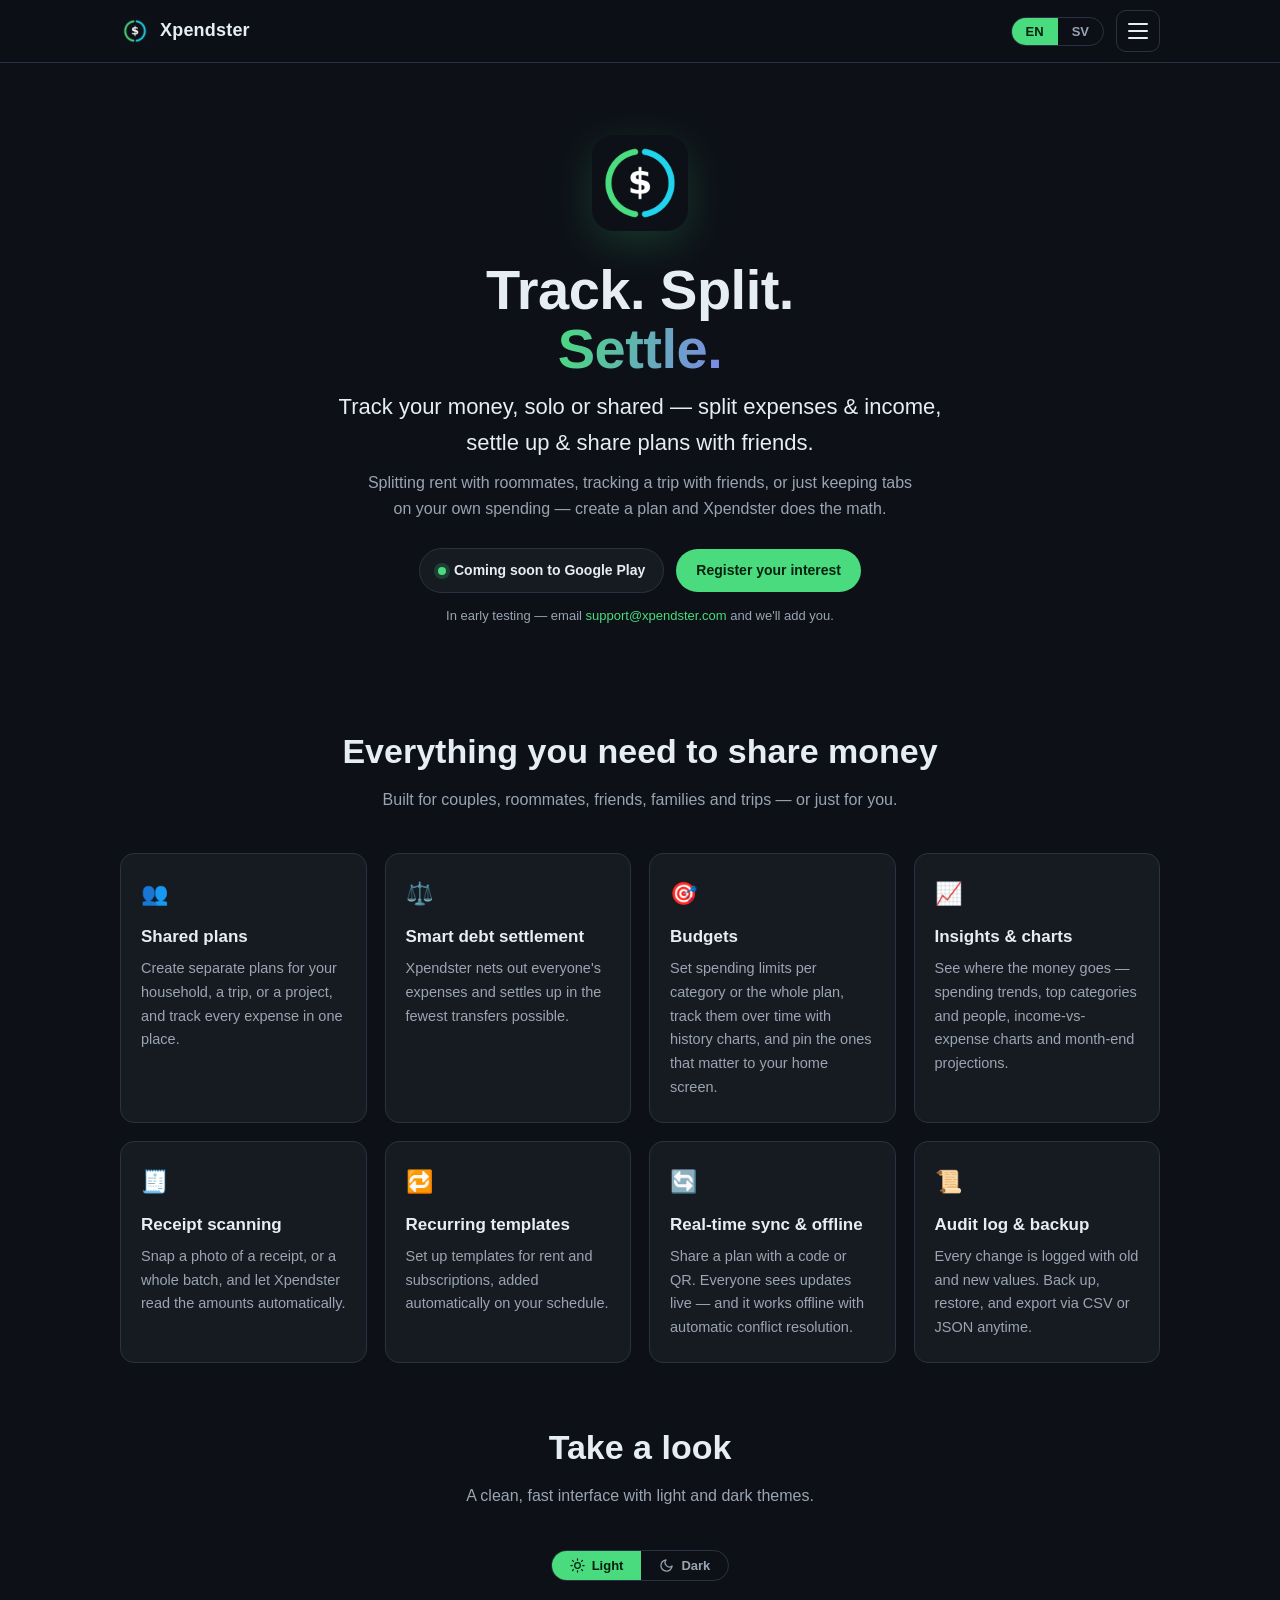
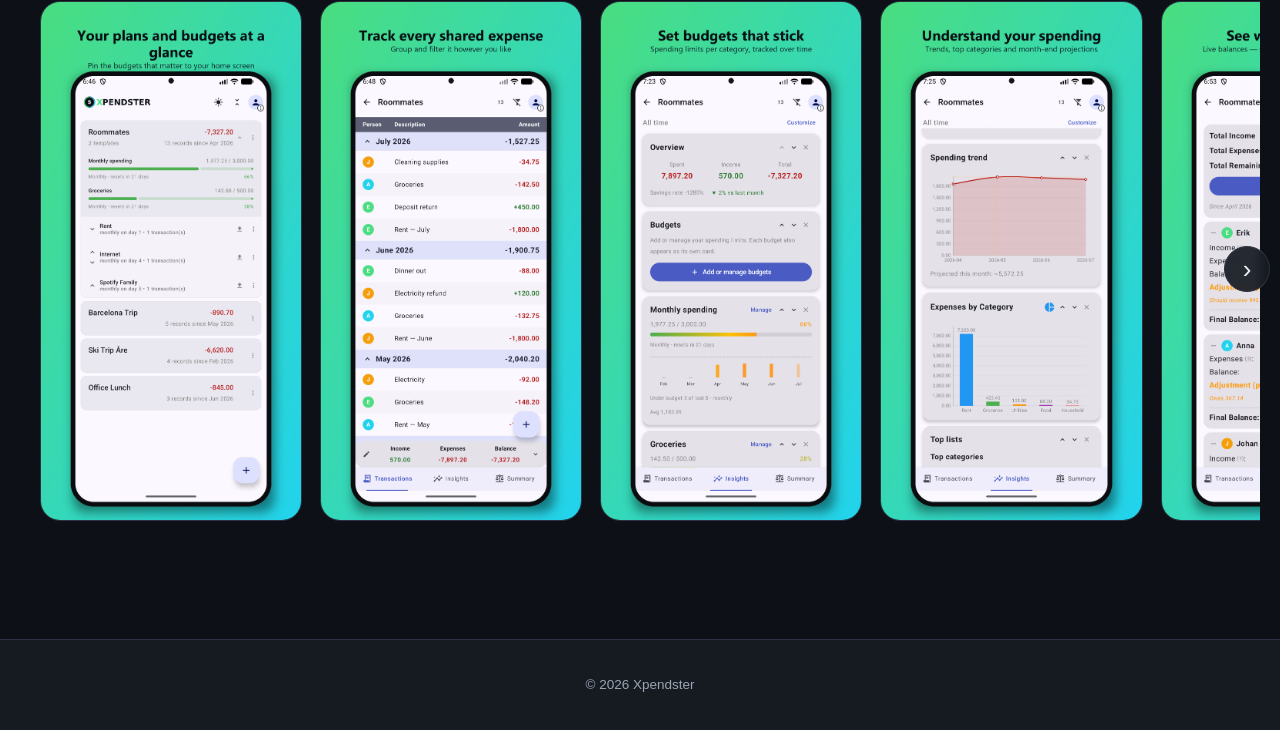
==== commit b10cadd5: "Add sun/moon icons to the screenshot Light/Dark toggle Inline SVGs (currentColor) alongside the labe" ====
--- a/index.html
+++ b/index.html
@@ -140,9 +140,11 @@
             <div class="wrap shots-toolbar" style="max-width:100%">
                 <div class="theme-toggle" id="shot-theme" role="group" aria-label="Screenshot theme">
                     <button type="button" data-shot-theme="light" class="active">
+                        <svg viewBox="0 0 24 24" fill="none" stroke="currentColor" stroke-width="2" stroke-linecap="round" stroke-linejoin="round" aria-hidden="true"><circle cx="12" cy="12" r="4.5"/><path d="M12 1.5v2M12 20.5v2M3.5 12h-2M22.5 12h-2M5.4 5.4 4 4M20 20l-1.4-1.4M18.6 5.4 20 4M4 20l1.4-1.4"/></svg>
                         <span data-lang="en">Light</span><span data-lang="sv">Ljust</span>
                     </button>
                     <button type="button" data-shot-theme="dark">
+                        <svg viewBox="0 0 24 24" fill="none" stroke="currentColor" stroke-width="2" stroke-linecap="round" stroke-linejoin="round" aria-hidden="true"><path d="M21 12.8A9 9 0 1 1 11.2 3 7 7 0 0 0 21 12.8z"/></svg>
                         <span data-lang="en">Dark</span><span data-lang="sv">Mörkt</span>
                     </button>
                 </div>
--- a/styles.css
+++ b/styles.css
@@ -129,9 +129,11 @@
 .shots-toolbar { display: flex; justify-content: center; margin: 2px 0 14px; }
 .theme-toggle { display: inline-flex; border: 1px solid var(--border); border-radius: 999px; overflow: hidden; }
 .theme-toggle button {
+    display: inline-flex; align-items: center; gap: 7px;
     background: transparent; color: var(--muted); border: 0; cursor: pointer;
-    font: 600 13px var(--font); padding: 7px 20px;
-}
+    font: 600 13px var(--font); padding: 7px 18px;
+}
+.theme-toggle button svg { width: 15px; height: 15px; }
 .theme-toggle button.active { background: var(--green); color: #06210F; }
 .shots { overflow-x: auto; padding: 6px 20px 22px; scroll-snap-type: x mandatory; }
 .shots-track { display: flex; gap: 18px; width: fit-content; margin: 0 auto; }
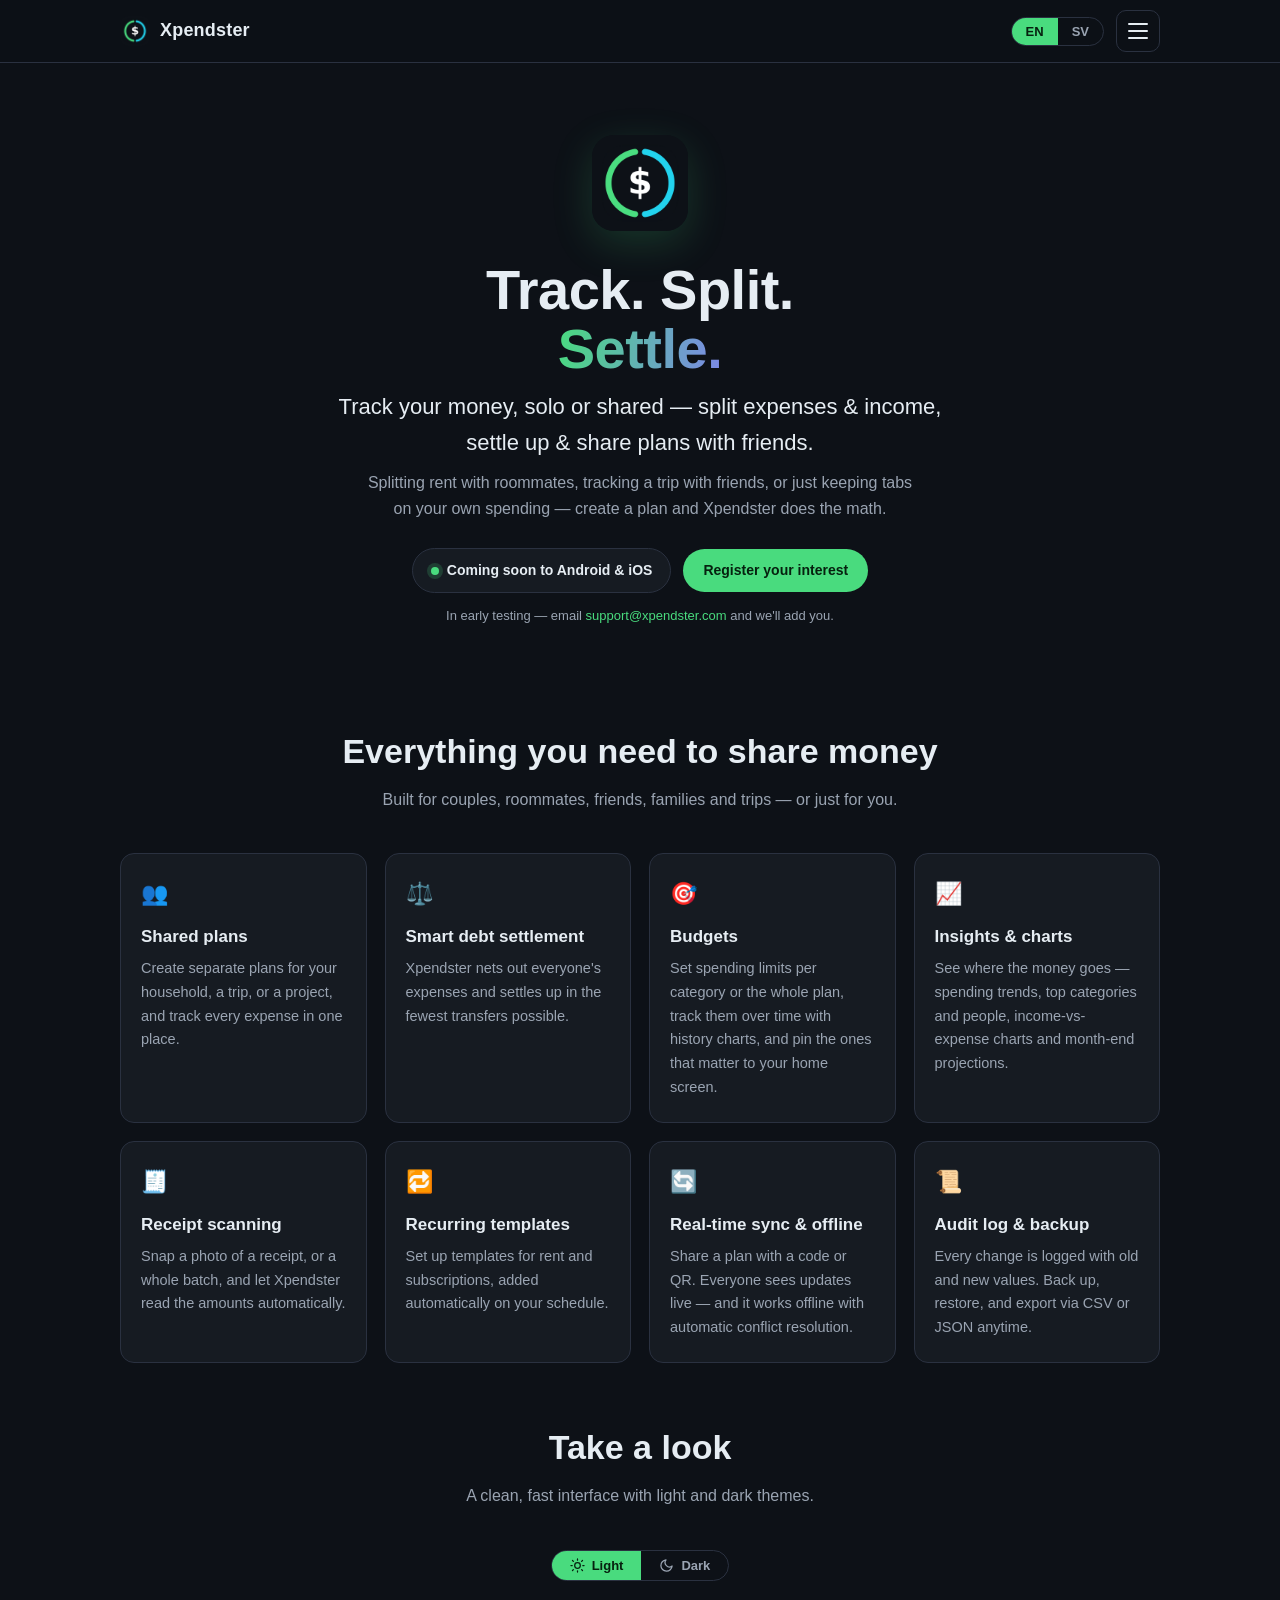
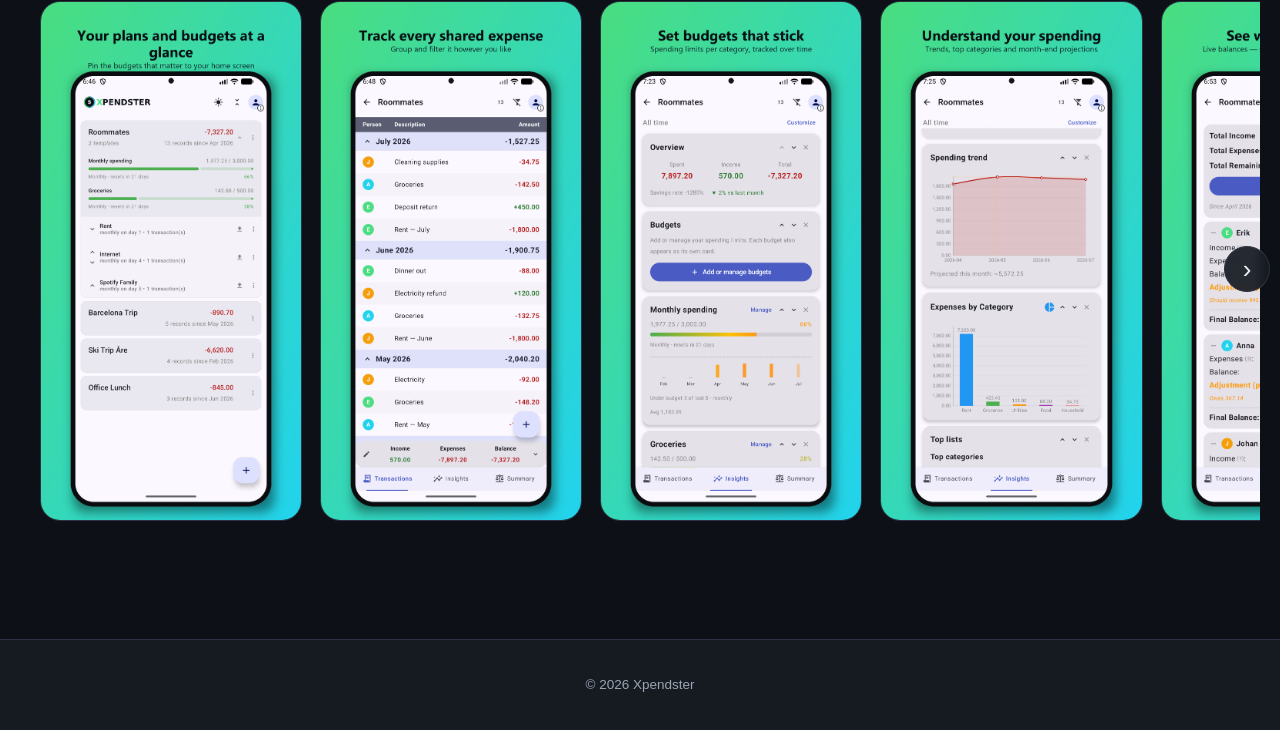
==== commit 0bd81fe7: "chore: hero badge mentions both Android & iOS The only platform mention on the whole page was "Comin" ====
--- a/index.html
+++ b/index.html
@@ -57,7 +57,7 @@
                 <p class="sub" data-lang="sv">Dela hyran med rumskompisar, håll koll på en resa med vänner, eller bara ha koll på dina egna utgifter – skapa en plan så räknar Xpendster ut resten.</p>
 
                 <div class="hero-cta">
-                    <span class="badge-soon"><span class="dot"></span><span data-lang="en">Coming soon to Google Play</span><span data-lang="sv">Kommer snart till Google Play</span></span>
+                    <span class="badge-soon"><span class="dot"></span><span data-lang="en">Coming soon to Android &amp; iOS</span><span data-lang="sv">Kommer snart till Android &amp; iOS</span></span>
                     <a class="cta-email" href="mailto:support@xpendster.com?subject=Xpendster%20early%20access&amp;body=Hi%2C%20I%27d%20like%20to%20try%20Xpendster%20early.">
                         <span data-lang="en">Register your interest</span>
                         <span data-lang="sv">Anmäl intresse</span>
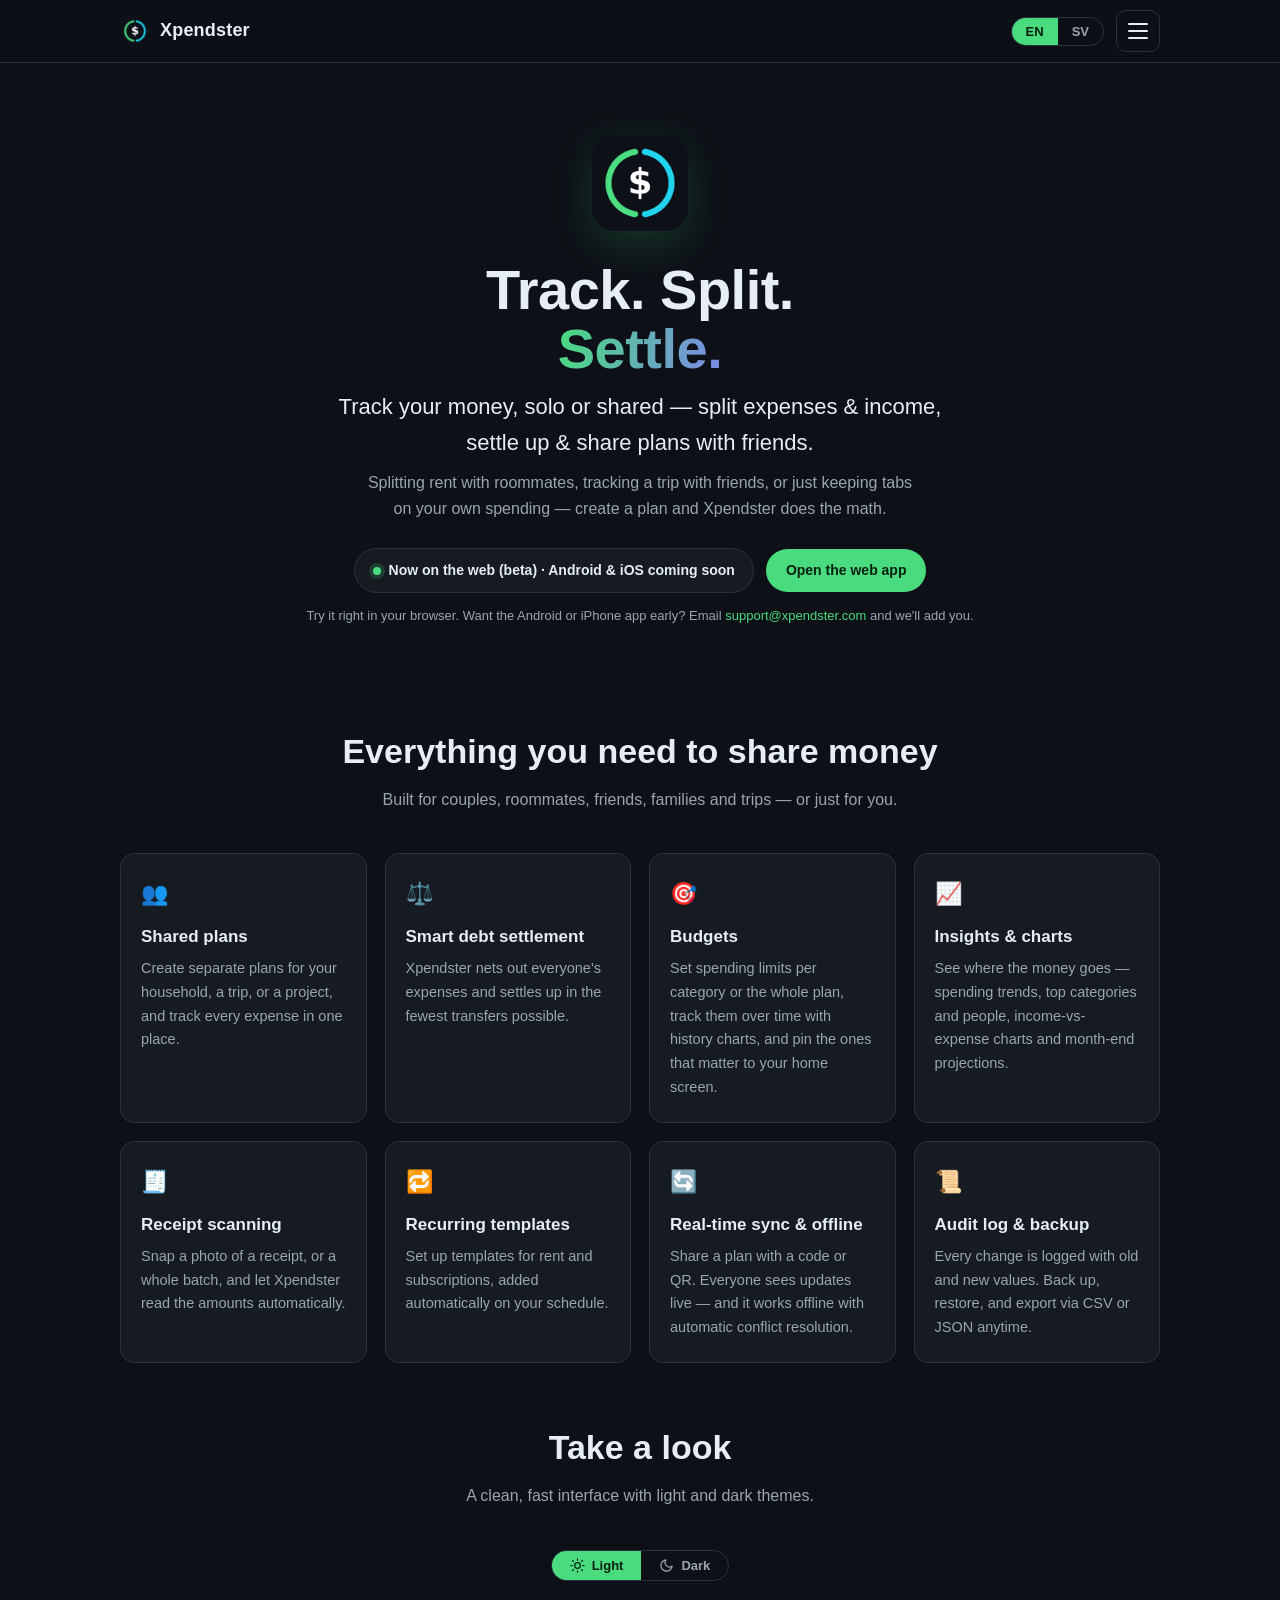
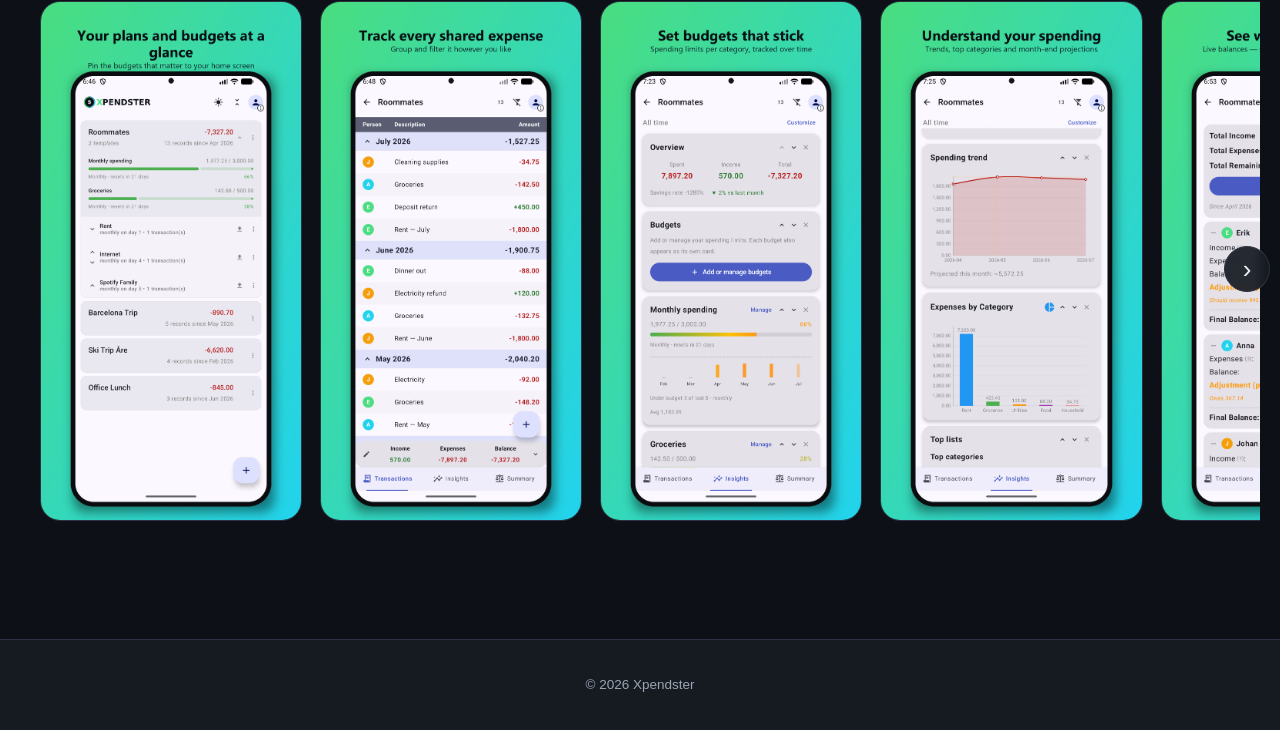
==== commit a29dbf98: "feat: web app launch — hero call to action and menu entry Hero: "Now on the web (beta) · Android & i" ====
--- a/index.html
+++ b/index.html
@@ -33,6 +33,7 @@
                 <button class="menu-btn" type="button" aria-label="Menu" aria-expanded="false"><span></span><span></span><span></span></button>
                 <nav class="menu" id="menu">
                     <a href="/" data-lang="en">Home</a><a href="/" data-lang="sv">Hem</a>
+                    <a href="https://app.xpendster.com" data-lang="en">Open the web app</a><a href="https://app.xpendster.com" data-lang="sv">Öppna webbappen</a>
                     <a href="privacy-policy.html" data-lang="en">Privacy Policy</a><a href="privacy-policy.html" data-lang="sv">Integritetspolicy</a>
                     <a href="account-deletion.html" data-lang="en">Account Deletion</a><a href="account-deletion.html" data-lang="sv">Radera konto</a>
                     <div class="sep"></div>
@@ -57,14 +58,14 @@
                 <p class="sub" data-lang="sv">Dela hyran med rumskompisar, håll koll på en resa med vänner, eller bara ha koll på dina egna utgifter – skapa en plan så räknar Xpendster ut resten.</p>
 
                 <div class="hero-cta">
-                    <span class="badge-soon"><span class="dot"></span><span data-lang="en">Coming soon to Android &amp; iOS</span><span data-lang="sv">Kommer snart till Android &amp; iOS</span></span>
-                    <a class="cta-email" href="mailto:support@xpendster.com?subject=Xpendster%20early%20access&amp;body=Hi%2C%20I%27d%20like%20to%20try%20Xpendster%20early.">
-                        <span data-lang="en">Register your interest</span>
-                        <span data-lang="sv">Anmäl intresse</span>
+                    <span class="badge-soon"><span class="dot"></span><span data-lang="en">Now on the web (beta) · Android &amp; iOS coming soon</span><span data-lang="sv">Nu på webben (beta) · Android och iOS kommer snart</span></span>
+                    <a class="cta-email" href="https://app.xpendster.com">
+                        <span data-lang="en">Open the web app</span>
+                        <span data-lang="sv">Öppna webbappen</span>
                     </a>
                 </div>
-                <p class="cta-note" data-lang="en">In early testing — email <a href="mailto:support@xpendster.com">support@xpendster.com</a> and we'll add you.</p>
-                <p class="cta-note" data-lang="sv">Under tidig testning – mejla <a href="mailto:support@xpendster.com">support@xpendster.com</a> så lägger vi till dig.</p>
+                <p class="cta-note" data-lang="en">Try it right in your browser. Want the Android or iPhone app early? Email <a href="mailto:support@xpendster.com">support@xpendster.com</a> and we'll add you.</p>
+                <p class="cta-note" data-lang="sv">Testa direkt i webbläsaren. Vill du ha appen för Android eller iPhone tidigt? Mejla <a href="mailto:support@xpendster.com">support@xpendster.com</a> så lägger vi till dig.</p>
             </div>
         </section>
 
